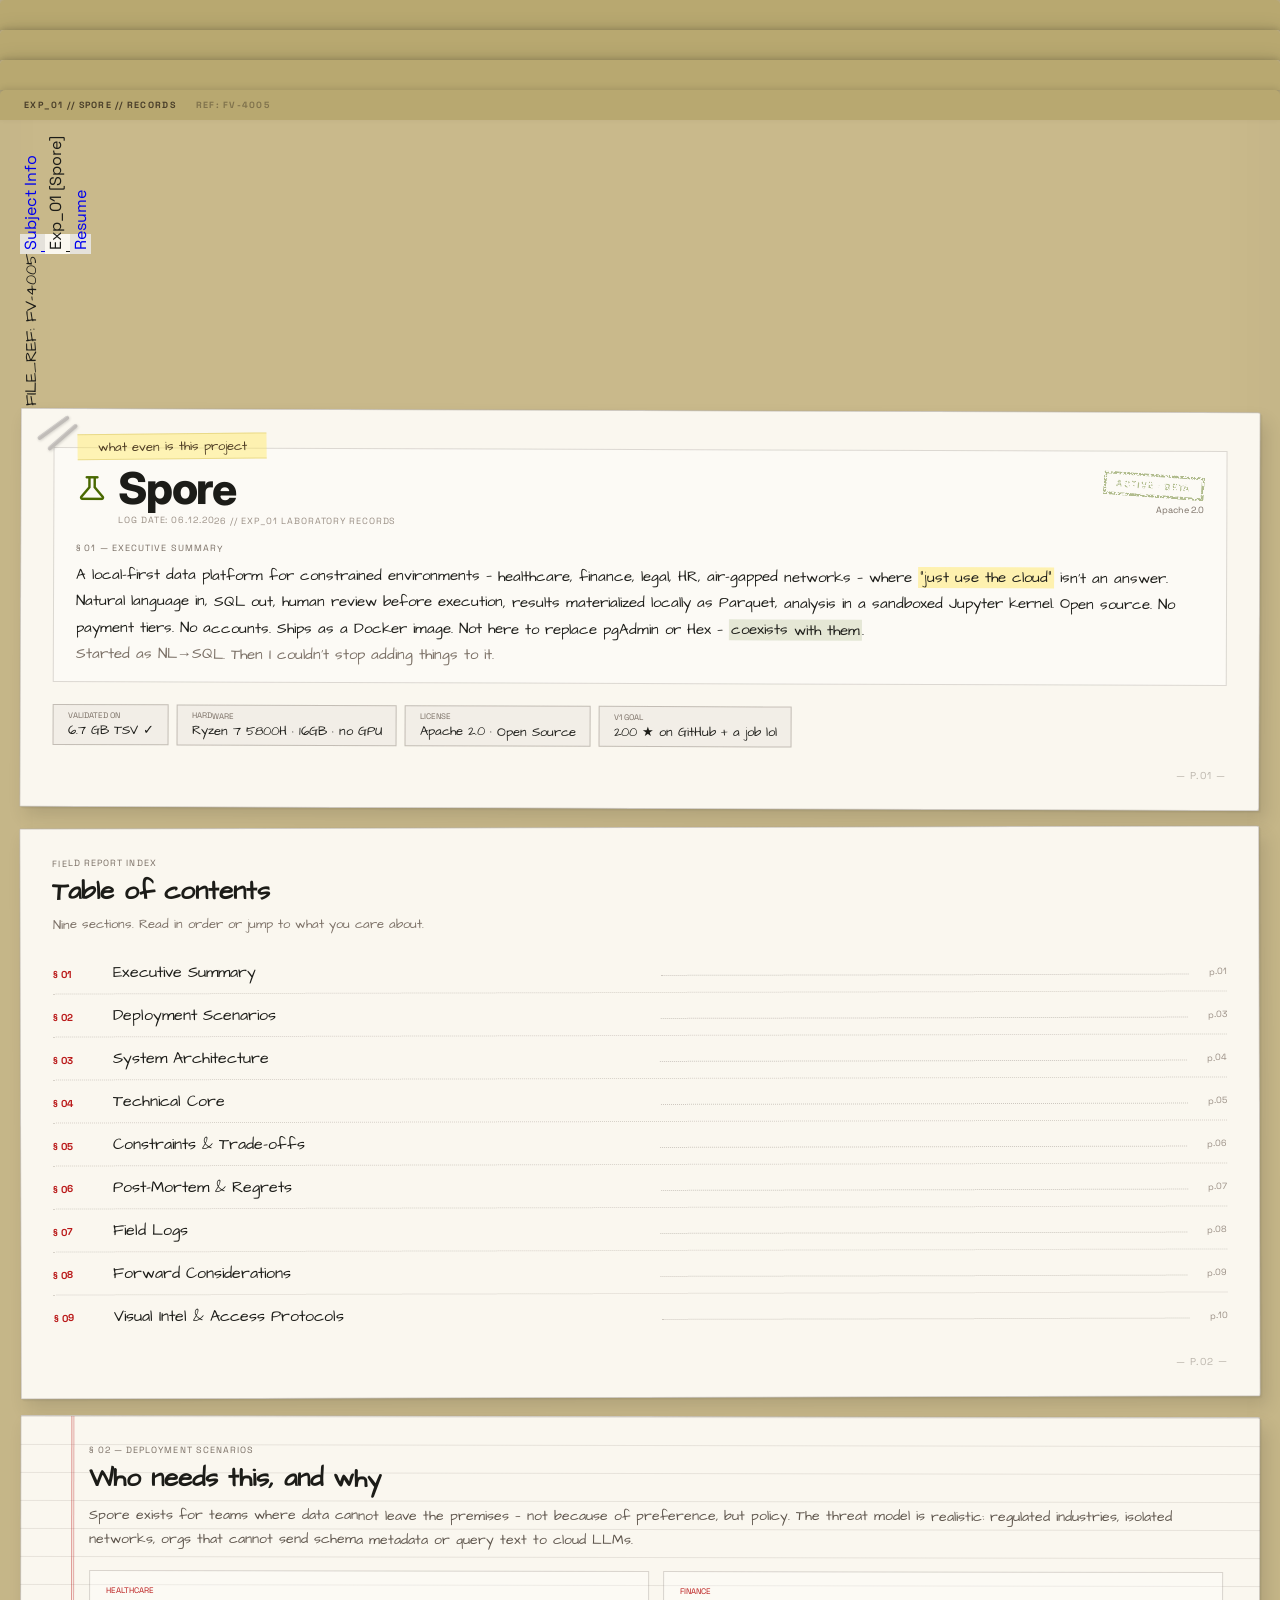
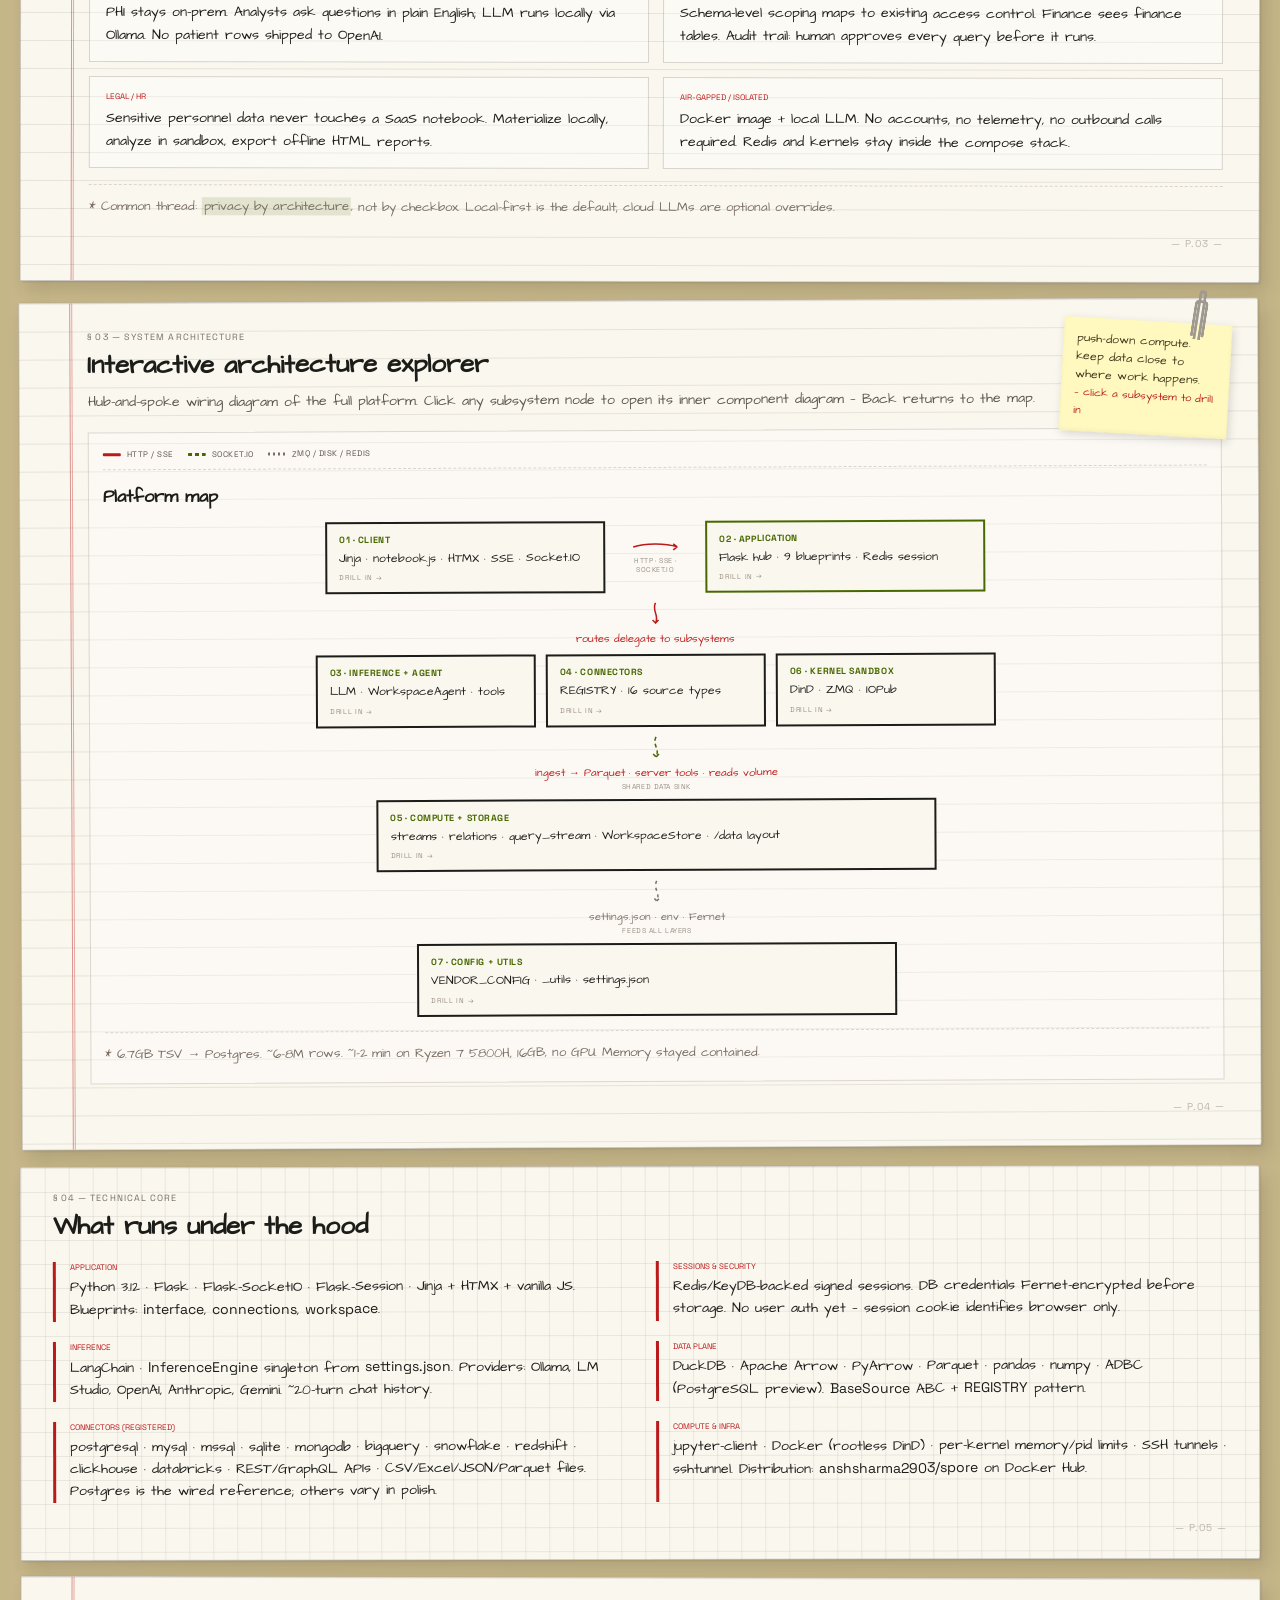
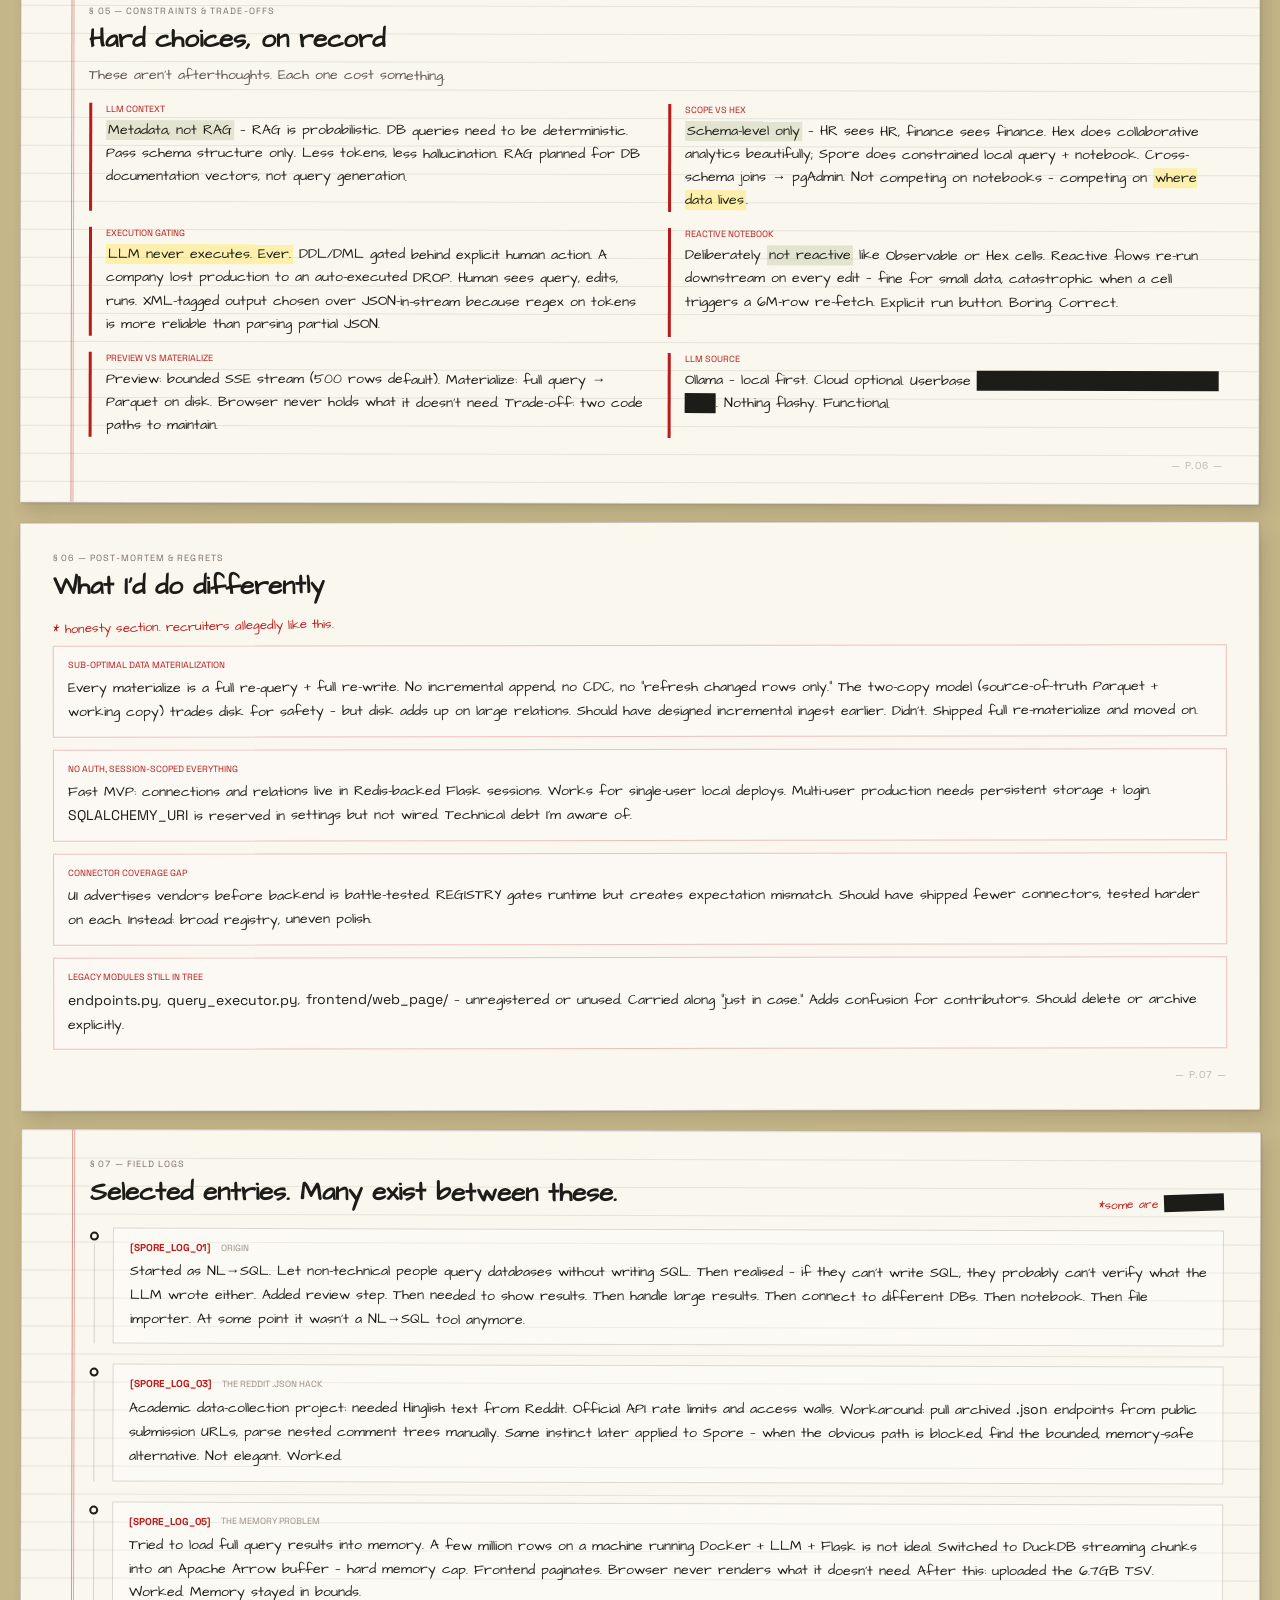
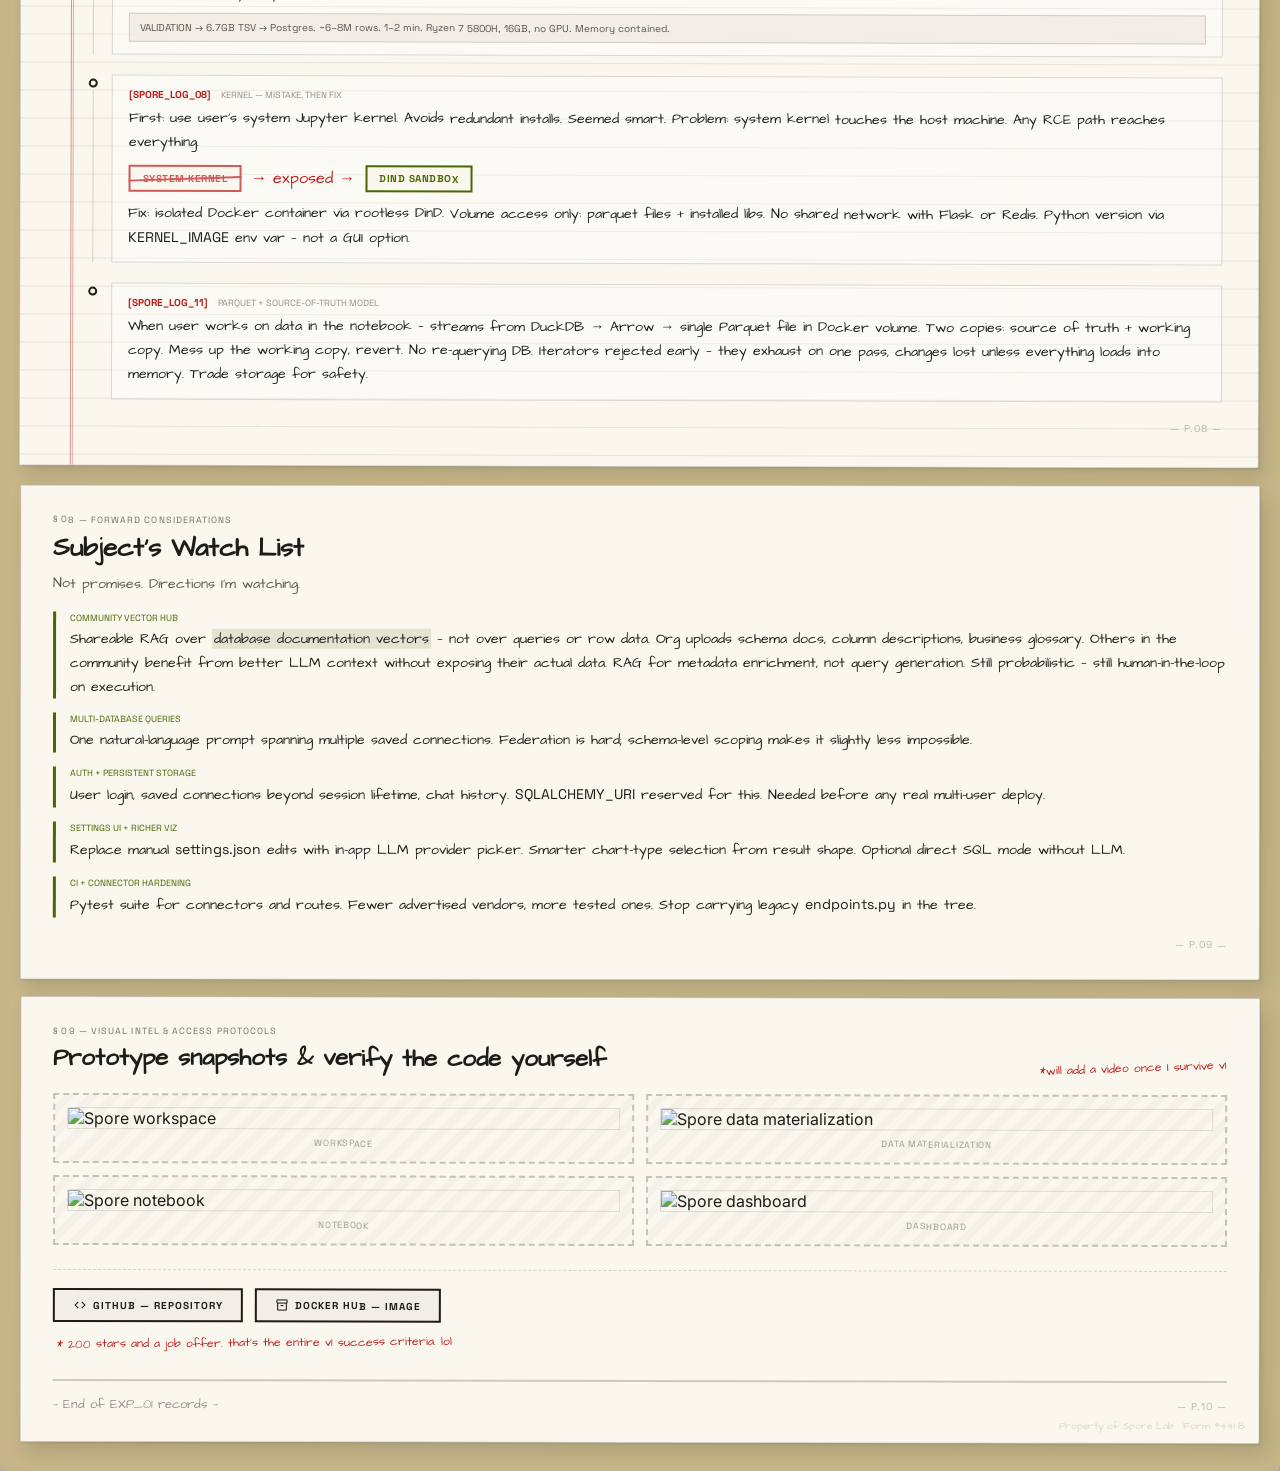
==== src/Exp_01_Spore.html @ 18adda61 "Portfolio update" ====
<!DOCTYPE html>
<html lang="en">

<head>
    <meta charset="utf-8" />
    <meta content="width=device-width, initial-scale=1.0" name="viewport" />
    <title>EXP_01 — Spore // Laboratory Records</title>
    <script src="https://cdn.tailwindcss.com?plugins=forms,container-queries"></script>
    <link
        href="https://fonts.googleapis.com/css2?family=Architects+Daughter&family=Inter:wght@400;500;600;700;800&family=Space+Grotesk:wght@400;500;600;700&display=swap"
        rel="stylesheet" />
    <link href="https://fonts.googleapis.com/css2?family=Material+Symbols+Outlined:wght,FILL@100..700,0..1&display=swap"
        rel="stylesheet" />
    <style>
        :root {
            --cream: #faf7ef;
            --cream-dark: #f0ece0;
            --ink: #1c1c18;
            --red: #ba1a1a;
            --green: #496800;
            --rule: rgba(74, 63, 53, 0.11);
            --grid: rgba(74, 63, 53, 0.09);
        }

        * {
            box-sizing: border-box;
            margin: 0;
            padding: 0;
        }

        body {
            font-family: 'Inter', sans-serif;
            background-color: #ccc7b2;
            background-size: 4px 4px;
            background-image: linear-gradient(90deg, transparent, transparent 3px, rgba(0, 0, 0, .07) 4px),
                linear-gradient(transparent, transparent 3px, rgba(0, 0, 0, .07) 4px);
            color: var(--ink);
            overflow-x: hidden;
        }

        .folder-back {
            background: #c9b98b;
            background-image: url('https://www.transparenttextures.com/patterns/paper-fibers.png');
            border-radius: 2px 2px 6px 6px;
            box-shadow:
                0 6px 24px rgba(0, 0, 0, 0.22),
                0 2px 6px rgba(0, 0, 0, 0.12),
                inset 0 0 80px rgba(0, 0, 0, 0.04);
        }

        .folder-tab {
            height: 30px;
            background: #b8a870;
            border-radius: 5px 5px 0 0;
            display: flex;
            align-items: center;
            gap: 20px;
            padding: 0 24px;
            box-shadow: 0 -2px 6px rgba(0, 0, 0, 0.1);
        }

        .folder-tab-label {
            font-family: 'Space Grotesk', monospace;
            font-size: 9px;
            font-weight: 700;
            text-transform: uppercase;
            letter-spacing: 0.14em;
            color: #4a3f2a;
        }

        .folder-inner {
            padding: 16px 20px 28px;
        }

        .page {
            position: relative;
            border-radius: 1px 3px 2px 4px / 3px 2px 4px 1px;
            border: 1px solid rgba(93, 84, 75, 0.3);
            box-shadow:
                1px 1px 0 rgba(0, 0, 0, 0.03),
                2px 2px 0 rgba(0, 0, 0, 0.03),
                6px 10px 18px rgba(0, 0, 0, 0.12);
            scroll-margin-top: 24px;
        }

        .ruled-page {
            background-color: var(--cream);
            background-image: linear-gradient(var(--rule) 1px, transparent 1px);
            background-size: 100% 28px;
            padding: 28px 36px 32px 68px;
        }

        .ruled-page::before {
            content: '';
            position: absolute;
            left: 50px;
            top: 0;
            bottom: 0;
            width: 1px;
            background: var(--red);
            opacity: 0.45;
        }

        .ruled-page::after {
            content: '';
            position: absolute;
            left: 52px;
            top: 0;
            bottom: 0;
            width: 1px;
            background: var(--red);
            opacity: 0.35;
        }

        .grid-page {
            background-color: var(--cream);
            background-image:
                linear-gradient(var(--grid) 1px, transparent 1px),
                linear-gradient(90deg, var(--grid) 1px, transparent 1px);
            background-size: 24px 24px;
            padding: 24px 32px;
        }

        .plain-page {
            background: var(--cream);
            background-image: url('https://www.transparenttextures.com/patterns/paper-fibers.png');
            background-blend-mode: multiply;
            padding: 28px 32px;
        }

        .staple {
            width: 38px;
            height: 4px;
            background: #c0bcb8;
            border-radius: 4px;
            box-shadow: 0 1px 3px rgba(0, 0, 0, 0.18), inset 0 1px 0 rgba(255, 255, 255, 0.25);
        }

        .clip {
            width: 8px;
            height: 50px;
            border: 3px solid #a0998f;
            border-radius: 5px 5px 0 0;
            border-bottom: none;
            position: relative;
        }

        .clip::after {
            content: '';
            position: absolute;
            top: 7px;
            left: -6px;
            width: 8px;
            height: 34px;
            border: 3px solid #a0998f;
            border-radius: 5px 5px 0 0;
            border-bottom: none;
        }

        .tape {
            display: inline-block;
            background: rgba(255, 230, 90, 0.42);
            border-top: 1px solid rgba(200, 180, 70, 0.38);
            border-bottom: 1px solid rgba(200, 180, 70, 0.38);
            padding: 3px 20px;
            font-family: 'Architects Daughter', cursive;
            font-size: 13px;
            color: #4a3820;
        }

        .sticky {
            background: #fff9c0;
            box-shadow: 2px 3px 10px rgba(0, 0, 0, 0.14), inset 0 -2px 4px rgba(0, 0, 0, 0.04);
            padding: 12px 14px;
            font-family: 'Architects Daughter', cursive;
            font-size: 13px;
            line-height: 1.55;
            color: #3a3318;
        }

        .stamp {
            display: inline-block;
            border: 3px solid currentColor;
            padding: 3px 10px;
            font-family: 'Space Grotesk', monospace;
            font-size: 9px;
            font-weight: 800;
            text-transform: uppercase;
            letter-spacing: 0.15em;
            opacity: 0.85;
            mask-image: url("data:image/svg+xml,%3Csvg width='200' height='200' xmlns='http://www.w3.org/2000/svg'%3E%3Cfilter id='n'%3E%3CfeTurbulence type='fractalNoise' baseFrequency='0.8' numOctaves='4' stitchTiles='stitch'/%3E%3CfeColorMatrix type='matrix' values='1 0 0 0 0,0 1 0 0 0,0 0 1 0 0,0 0 0 20 -9'/%3E%3C/filter%3E%3Crect width='100%25' height='100%25' filter='url(%23n)' opacity='0.5'/%3E%3C/svg%3E");
        }

        .rx {
            background: var(--ink);
            color: transparent;
            padding: 0 4px;
            user-select: none;
            cursor: help;
        }

        .hy {
            background: rgba(255, 228, 70, 0.4);
            padding: 0 2px;
        }

        .hg {
            background: rgba(73, 104, 0, 0.13);
            padding: 0 2px;
        }

        .logline {
            border-left: 3px solid var(--red);
            padding-left: 14px;
        }

        .dn {
            display: inline-block;
            border: 2px solid var(--ink);
            padding: 5px 12px;
            font-family: 'Space Grotesk', monospace;
            font-size: 10px;
            font-weight: 700;
            text-transform: uppercase;
            letter-spacing: 0.05em;
            background: var(--cream);
        }

        .dn.x {
            border-color: var(--red);
            color: var(--red);
            position: relative;
            opacity: 0.7;
        }

        .dn.x::after {
            content: '';
            position: absolute;
            top: 50%;
            left: -2px;
            right: -2px;
            height: 2px;
            background: var(--red);
            transform: rotate(-2deg);
        }

        .dn.ok {
            border-color: var(--green);
            color: var(--green);
        }

        .mono {
            font-family: 'Space Grotesk', monospace;
        }

        .hw {
            font-family: 'Architects Daughter', cursive;
        }

        .pnum {
            font-family: 'Space Grotesk', monospace;
            font-size: 10px;
            color: rgba(74, 63, 53, 0.35);
            text-transform: uppercase;
            letter-spacing: 0.1em;
            text-align: right;
            margin-top: 20px;
        }

        .proto {
            border: 2px dashed rgba(74, 63, 53, 0.28);
            padding: 12px;
            display: flex;
            flex-direction: column;
            align-items: center;
            justify-content: center;
            gap: 8px;
            background: repeating-linear-gradient(-45deg, transparent, transparent 8px,
                    rgba(74, 63, 53, 0.03) 8px, rgba(74, 63, 53, 0.03) 16px);
            overflow: hidden;
        }

        .proto img {
            width: 100%;
            height: auto;
            display: block;
            border: 1px solid rgba(74, 63, 53, 0.15);
        }

        .anode {
            border: 2px solid var(--ink);
            padding: 8px 14px;
            font-family: 'Space Grotesk', monospace;
            font-size: 10px;
            font-weight: 600;
            text-transform: uppercase;
            letter-spacing: 0.04em;
            background: var(--cream);
            text-align: center;
            min-width: 130px;
        }

        .anode.green {
            border-color: var(--green);
            color: var(--green);
        }

        .arch-detail {
            border: 1px dashed rgba(74, 63, 53, 0.28);
            padding: 14px 16px;
            background: rgba(255, 249, 192, 0.45);
        }

        .toc-list {
            display: flex;
            flex-direction: column;
            gap: 0;
        }

        .toc-item {
            display: flex;
            align-items: baseline;
            gap: 12px;
            padding: 10px 0;
            border-bottom: 1px dotted rgba(74, 63, 53, 0.2);
            text-decoration: none;
            color: var(--ink);
            transition: background 0.15s;
        }

        .toc-item:hover {
            background: rgba(73, 104, 0, 0.06);
        }

        .toc-item:last-child {
            border-bottom: none;
        }

        .toc-num {
            font-family: 'Space Grotesk', monospace;
            font-size: 10px;
            font-weight: 700;
            color: var(--red);
            min-width: 48px;
            flex-shrink: 0;
        }

        .toc-title {
            font-family: 'Architects Daughter', cursive;
            font-size: 16px;
            flex: 1;
        }

        .toc-dots {
            flex: 1;
            border-bottom: 1px dotted rgba(74, 63, 53, 0.25);
            margin: 0 8px 4px;
            min-width: 24px;
        }

        .toc-page {
            font-family: 'Space Grotesk', monospace;
            font-size: 9px;
            color: #9a8f85;
            flex-shrink: 0;
        }

        .scenario-card {
            border: 1px solid rgba(74, 63, 53, 0.2);
            padding: 14px 16px;
            background: rgba(255, 255, 255, 0.3);
        }

        .regret-item {
            border: 1px solid rgba(186, 26, 26, 0.25);
            padding: 12px 14px;
            background: rgba(255, 255, 255, 0.28);
            margin-bottom: 12px;
        }

        .watch-item {
            border-left: 3px solid var(--green);
            padding-left: 14px;
            margin-bottom: 14px;
        }

        .arch-explorer {
            border: 1px solid rgba(74, 63, 53, 0.18);
            padding: 16px 14px 20px;
            background: rgba(255, 255, 255, 0.28);
        }

        .arch-explorer-toolbar {
            margin-bottom: 14px;
            padding-bottom: 10px;
            border-bottom: 1px dashed rgba(74, 63, 53, 0.2);
        }

        .arch-legend {
            display: flex;
            flex-wrap: wrap;
            gap: 10px 14px;
        }

        .arch-legend-item {
            display: flex;
            align-items: center;
            gap: 6px;
            font-family: 'Space Grotesk', monospace;
            font-size: 8px;
            text-transform: uppercase;
            letter-spacing: 0.06em;
            color: #5d544b;
        }

        .arch-legend-swatch {
            width: 18px;
            height: 3px;
            border-radius: 1px;
            flex-shrink: 0;
        }

        .arch-legend-swatch.solid { background: var(--red); }
        .arch-legend-swatch.dashed { background: repeating-linear-gradient(90deg, var(--green) 0 4px, transparent 4px 7px); }
        .arch-legend-swatch.dotted { background: repeating-linear-gradient(90deg, #7a6f65 0 2px, transparent 2px 5px); }

        .arch-view {
            display: none;
        }

        .arch-view.active {
            display: block;
        }

        .arch-viewbar {
            display: flex;
            flex-wrap: wrap;
            align-items: center;
            gap: 10px 16px;
            margin-bottom: 12px;
            padding-bottom: 8px;
            border-bottom: 1px dotted rgba(74, 63, 53, 0.2);
        }

        .arch-back {
            font-family: 'Space Grotesk', monospace;
            font-size: 9px;
            font-weight: 700;
            text-transform: uppercase;
            letter-spacing: 0.06em;
            color: var(--red);
            background: transparent;
            border: 1px dashed rgba(186, 26, 26, 0.45);
            padding: 5px 12px;
            cursor: pointer;
        }

        .arch-back:hover {
            background: rgba(186, 26, 26, 0.06);
        }

        .arch-back:focus-visible {
            outline: 2px dashed var(--red);
            outline-offset: 2px;
        }

        .arch-breadcrumb {
            font-family: 'Architects Daughter', cursive;
            font-size: 13px;
            color: #5d544b;
        }

        .arch-breadcrumb .mono {
            color: var(--green);
        }

        .arch-view-title {
            font-size: 18px;
            color: var(--ink);
            margin-bottom: 14px;
        }

        .arch-view-title:focus {
            outline: none;
        }

        .arch-view-title:focus-visible {
            outline: 2px dashed var(--green);
            outline-offset: 3px;
        }

        .arch-stage {
            display: flex;
            flex-direction: column;
            align-items: stretch;
            gap: 0;
        }

        .arch-rank {
            display: flex;
            flex-wrap: wrap;
            align-items: stretch;
            justify-content: center;
            gap: 10px;
        }

        .arch-rank-pair .arch-node { flex: 1 1 140px; max-width: 280px; }
        .arch-rank-triple .arch-node { flex: 1 1 120px; max-width: 220px; }
        .arch-rank-single { justify-content: center; }
        .arch-rank-single .arch-node { flex: 1 1 200px; max-width: 480px; }
        .arch-rank-single .arch-node.wide { max-width: 560px; }

        .arch-rank-chain {
            flex-wrap: wrap;
            align-items: center;
            gap: 6px 4px;
        }

        .arch-rank-chain .arch-node {
            flex: 1 1 100px;
            max-width: 180px;
        }

        .arch-node {
            display: flex;
            flex-direction: column;
            gap: 4px;
            border: 2px solid var(--ink);
            padding: 10px 12px;
            background: var(--cream);
            text-align: left;
            min-width: 0;
        }

        .arch-node.static {
            background: rgba(250, 247, 239, 0.85);
        }

        .arch-node.hub {
            border-color: var(--green);
        }

        .arch-node.policy {
            border-color: var(--red);
            border-style: dashed;
            background: rgba(255, 249, 192, 0.45);
        }

        .arch-node-title {
            font-family: 'Space Grotesk', monospace;
            font-size: 9px;
            font-weight: 700;
            text-transform: uppercase;
            letter-spacing: 0.06em;
            color: var(--green);
        }

        .arch-node.policy .arch-node-title {
            color: var(--red);
        }

        .arch-node-body {
            font-family: 'Architects Daughter', cursive;
            font-size: 12px;
            line-height: 1.45;
            color: var(--ink);
        }

        .arch-node-hint {
            font-family: 'Space Grotesk', monospace;
            font-size: 7px;
            text-transform: uppercase;
            letter-spacing: 0.1em;
            color: #9a8f85;
            margin-top: 2px;
        }

        .arch-node.clickable {
            cursor: pointer;
            transition: transform 0.12s, box-shadow 0.12s, background 0.12s;
            width: 100%;
        }

        .arch-node.clickable:hover {
            transform: translateY(-2px);
            box-shadow: 3px 4px 0 rgba(0, 0, 0, 0.08);
            background: rgba(255, 255, 255, 0.9);
        }

        .arch-node.clickable:focus-visible {
            outline: 2px dashed var(--red);
            outline-offset: 2px;
        }

        .arch-flow {
            display: flex;
            flex-direction: column;
            align-items: center;
            padding: 8px 0;
            gap: 2px;
        }

        .arch-flow-label {
            font-family: 'Architects Daughter', cursive;
            font-size: 11px;
            color: var(--red);
            text-align: center;
            max-width: 420px;
        }

        .arch-flow-sub {
            font-family: 'Space Grotesk', monospace;
            font-size: 7px;
            text-transform: uppercase;
            letter-spacing: 0.08em;
            color: #9a8f85;
        }

        .arch-flow.dotted .arch-flow-label {
            color: #7a6f65;
        }

        .arch-flow-h {
            display: flex;
            flex-direction: column;
            align-items: center;
            justify-content: center;
            gap: 2px;
            flex-shrink: 0;
            padding: 0 4px;
        }

        .arch-flow-h-label {
            font-family: 'Space Grotesk', monospace;
            font-size: 7px;
            text-transform: uppercase;
            letter-spacing: 0.06em;
            color: #9a8f85;
            text-align: center;
            max-width: 72px;
        }

        .arch-footnote {
            font-size: 13px;
            color: #7a6f65;
            margin-top: 14px;
            padding-top: 12px;
            border-top: 1px dashed rgba(74, 63, 53, 0.18);
        }

        @media (max-width: 640px) {
            .arch-rank-pair,
            .arch-rank-triple,
            .arch-rank-chain {
                flex-direction: column;
                align-items: stretch;
            }

            .arch-rank-pair .arch-node,
            .arch-rank-triple .arch-node,
            .arch-rank-single .arch-node,
            .arch-rank-chain .arch-node {
                max-width: none;
            }

            .arch-flow-h {
                transform: rotate(90deg);
                padding: 8px 0;
            }

            .arch-node-body { font-size: 11px; }
            .arch-view-title { font-size: 16px; }
        }
    </style>
</head>

<body class="min-h-screen p-8 md:p-14 flex justify-center items-start">
    <div class="folder-back relative w-full max-w-[1100px]">
        <div class="absolute inset-0 folder-back shadow-md rotate-[-0.2deg] translate-y-2 rounded-sm border border-black/5 -z-10">
            <div class="folder-tab"></div>
        </div>
        <div class="absolute inset-0 folder-back shadow-md rotate-[0.3deg] translate-y-2 rounded-sm border border-black/5 -z-10">
            <div class="folder-tab"></div>
        </div>
        <div class="absolute inset-0 folder-back shadow-md rotate-[-0.2deg] translate-y-2 rounded-sm border border-black/5 -z-10">
            <div class="folder-tab"></div>
        </div>

        <div class="folder-tab">
            <span class="folder-tab-label">EXP_01 // Spore // Records</span>
            <span class="folder-tab-label" style="opacity:0.5;">Ref: FV-4005</span>
        </div>

        <div class="folder-inner">
            <nav class="absolute right-0 top-24 md:top-32 flex flex-col items-end space-y-3 z-40">
                <a class="flex flex-col items-center py-4 px-2 md:py-6 md:px-3 border-2 border-r-0 rounded-l-lg shadow-[-2px_2px_0_0_#1c1c18] relative z-0 text-[#4d453f] hover:text-[#1c1c18] translate-x-1 transition-transform"
                    style="background:#e5e2db; border-color:#1c1c18;" href="index.html" title="Subject Info">
                    <span class="mono text-xs md:text-sm font-bold uppercase tracking-widest"
                        style="writing-mode: vertical-rl; transform: rotate(180deg);">Subject Info</span>
                </a>
                <a class="flex flex-col items-center py-4 px-2 md:py-6 md:px-3 border-2 border-r-0 rounded-l-lg shadow-[-2px_2px_0_0_#1c1c18] relative z-10 translate-x-0"
                    style="background:var(--cream); border-color:#1c1c18; color:#1c1c18;" href="Exp_01_Spore.html"
                    title="Experiments">
                    <span class="mono text-xs md:text-sm font-bold uppercase tracking-widest"
                        style="writing-mode: vertical-rl; transform: rotate(180deg);">Exp_01 [Spore]</span>
                </a>
                <a class="flex flex-col items-center py-4 px-2 md:py-6 md:px-3 border-2 border-r-0 rounded-l-lg shadow-[-2px_2px_0_0_#1c1c18] relative z-0 text-[#4d453f] hover:text-[#1c1c18] translate-x-1 transition-transform"
                    style="background:#e5e2db; border-color:#1c1c18;" href="pdf/Ansh Sharma Resume 6.pdf" title="Resume"
                    target="_blank">
                    <span class="mono text-xs md:text-sm font-bold uppercase tracking-widest"
                        style="writing-mode: vertical-rl; transform: rotate(180deg);">Resume</span>
                </a>
                <div class="hidden md:flex mb-6 mr-3">
                    <span class="hw text-sm opacity-70" style="writing-mode: vertical-rl; transform: rotate(180deg);">FILE_REF: FV-4005</span>
                </div>
            </nav>

            <div style="display: flex; flex-direction: column; gap: 18px;">

                <!-- p.01 — § 01 Executive Summary -->
                <div id="sec-01" style="position: relative;">
                    <div style="position: absolute; top: 14px; left: 18px; transform: rotate(-36deg); z-index: 10;">
                        <div class="staple"></div>
                        <div class="staple" style="margin-top: 9px; margin-left: 2px; transform: rotate(-5deg);"></div>
                    </div>
                    <div class="page plain-page" style="transform: rotate(0.2deg);">
                        <div style="position: relative; margin-bottom: 22px;">
                            <div class="tape" style="position: absolute; top: -14px; left: 24px; transform: rotate(-0.8deg); z-index: 2;">
                                what even is this project</div>
                            <div style="border: 1px solid rgba(74,63,53,0.18); padding: 18px 22px 14px; background: rgba(255,255,255,0.35); margin-top: 10px;">
                                <div style="display: flex; align-items: flex-start; justify-content: space-between; gap: 16px; flex-wrap: wrap; margin-bottom: 16px;">
                                    <div>
                                        <div style="display: flex; align-items: center; gap: 10px; margin-bottom: 4px;">
                                            <span class="material-symbols-outlined" style="color: var(--green); font-size: 2rem;">science</span>
                                            <h1 style="font-size: 44px; font-weight: 800; letter-spacing: -0.03em; line-height: 1; color: var(--ink);">Spore</h1>
                                        </div>
                                        <p id="log-date" class="mono" style="font-size: 9px; color: #9a8f85; text-transform: uppercase; letter-spacing: 0.1em; margin-left: 42px;">
                                            Log Date: --.--.---- // EXP_01</p>
                                    </div>
                                    <div style="display: flex; flex-direction: column; align-items: flex-end; gap: 6px; padding-top: 4px;">
                                        <span class="stamp" style="color: var(--green); transform: rotate(4deg);">Active · Beta</span>
                                        <span class="mono" style="font-size: 9px; color: #7a6f65;">Apache 2.0</span>
                                    </div>
                                </div>
                                <p class="mono" style="font-size: 9px; text-transform: uppercase; letter-spacing: 0.12em; color: #7a6f65; margin-bottom: 8px;">§ 01 — Executive Summary</p>
                                <p class="hw" style="font-size: 15px; line-height: 1.75; color: var(--ink);">
                                    A local-first data platform for constrained environments — healthcare, finance, legal, HR, air-gapped networks —
                                    where <span class="hy">"just use the cloud"</span> isn't an answer. Natural language in, SQL out, human review before execution,
                                    results materialized locally as Parquet, analysis in a sandboxed Jupyter kernel.
                                    Open source. No payment tiers. No accounts. Ships as a Docker image.
                                    Not here to replace pgAdmin or Hex — <span class="hg">coexists with them</span>.
                                    <br /><span style="color: #7a6f65;">Started as NL→SQL. Then I couldn't stop adding things to it.</span>
                                </p>
                            </div>
                        </div>
                        <div style="display: flex; flex-wrap: wrap; gap: 8px; margin-bottom: 8px;">
                            <div style="border: 1px solid rgba(74,63,53,0.28); padding: 5px 14px; background: rgba(240,236,228,0.7);">
                                <p class="mono" style="font-size: 8px; text-transform: uppercase; color: #7a6f65; margin-bottom: 1px;">Validated on</p>
                                <p class="hw" style="font-size: 13px;">6.7 GB TSV ✓</p>
                            </div>
                            <div style="border: 1px solid rgba(74,63,53,0.28); padding: 5px 14px; background: rgba(240,236,228,0.7);">
                                <p class="mono" style="font-size: 8px; text-transform: uppercase; color: #7a6f65; margin-bottom: 1px;">Hardware</p>
                                <p class="hw" style="font-size: 13px;">Ryzen 7 5800H · 16GB · no GPU</p>
                            </div>
                            <div style="border: 1px solid rgba(74,63,53,0.28); padding: 5px 14px; background: rgba(240,236,228,0.7);">
                                <p class="mono" style="font-size: 8px; text-transform: uppercase; color: #7a6f65; margin-bottom: 1px;">License</p>
                                <p class="hw" style="font-size: 13px;">Apache 2.0 · Open Source</p>
                            </div>
                            <div style="border: 1px solid rgba(74,63,53,0.28); padding: 5px 14px; background: rgba(240,236,228,0.7);">
                                <p class="mono" style="font-size: 8px; text-transform: uppercase; color: #7a6f65; margin-bottom: 1px;">v1 Goal</p>
                                <p class="hw" style="font-size: 13px;">200 ★ on GitHub + a job lol</p>
                            </div>
                        </div>
                        <div class="pnum">— p.01 —</div>
                    </div>
                </div>

                <!-- p.02 — Index -->
                <div style="position: relative;">
                    <div class="page plain-page" style="transform: rotate(-0.15deg);">
                        <div style="margin-bottom: 18px;">
                            <p class="mono" style="font-size: 9px; text-transform: uppercase; letter-spacing: 0.12em; color: #7a6f65; margin-bottom: 4px;">Field Report Index</p>
                            <h2 class="hw" style="font-size: 26px; color: var(--ink);">Table of contents</h2>
                            <p class="hw" style="font-size: 13px; color: #7a6f65; margin-top: 6px;">Nine sections. Read in order or jump to what you care about.</p>
                        </div>
                        <nav class="toc-list" aria-label="Table of contents">
                            <a class="toc-item" href="#sec-01"><span class="toc-num">§ 01</span><span class="toc-title">Executive Summary</span><span class="toc-dots"></span><span class="toc-page">p.01</span></a>
                            <a class="toc-item" href="#sec-02"><span class="toc-num">§ 02</span><span class="toc-title">Deployment Scenarios</span><span class="toc-dots"></span><span class="toc-page">p.03</span></a>
                            <a class="toc-item" href="#sec-03"><span class="toc-num">§ 03</span><span class="toc-title">System Architecture</span><span class="toc-dots"></span><span class="toc-page">p.04</span></a>
                            <a class="toc-item" href="#sec-04"><span class="toc-num">§ 04</span><span class="toc-title">Technical Core</span><span class="toc-dots"></span><span class="toc-page">p.05</span></a>
                            <a class="toc-item" href="#sec-05"><span class="toc-num">§ 05</span><span class="toc-title">Constraints &amp; Trade-offs</span><span class="toc-dots"></span><span class="toc-page">p.06</span></a>
                            <a class="toc-item" href="#sec-06"><span class="toc-num">§ 06</span><span class="toc-title">Post-Mortem &amp; Regrets</span><span class="toc-dots"></span><span class="toc-page">p.07</span></a>
                            <a class="toc-item" href="#sec-07"><span class="toc-num">§ 07</span><span class="toc-title">Field Logs</span><span class="toc-dots"></span><span class="toc-page">p.08</span></a>
                            <a class="toc-item" href="#sec-08"><span class="toc-num">§ 08</span><span class="toc-title">Forward Considerations</span><span class="toc-dots"></span><span class="toc-page">p.09</span></a>
                            <a class="toc-item" href="#sec-09"><span class="toc-num">§ 09</span><span class="toc-title">Visual Intel &amp; Access Protocols</span><span class="toc-dots"></span><span class="toc-page">p.10</span></a>
                        </nav>
                        <div class="pnum">— p.02 —</div>
                    </div>
                </div>

                <!-- p.03 — § 02 Deployment Scenarios -->
                <div id="sec-02" style="position: relative;">
                    <div class="page ruled-page" style="transform: rotate(0.1deg);">
                        <div style="margin-bottom: 18px;">
                            <p class="mono" style="font-size: 9px; text-transform: uppercase; letter-spacing: 0.12em; color: #7a6f65; margin-bottom: 4px;">§ 02 — Deployment Scenarios</p>
                            <h2 class="hw" style="font-size: 26px; color: var(--ink);">Who needs this, and why</h2>
                            <p class="hw" style="font-size: 14px; color: #5d544b; margin-top: 8px; line-height: 1.7;">
                                Spore exists for teams where data cannot leave the premises — not because of preference, but policy.
                                The threat model is realistic: regulated industries, isolated networks, orgs that cannot send schema metadata or query text to cloud LLMs.
                            </p>
                        </div>
                        <div style="display: grid; grid-template-columns: 1fr 1fr; gap: 14px;">
                            <div class="scenario-card">
                                <p class="mono" style="font-size: 8px; text-transform: uppercase; color: var(--red); margin-bottom: 6px;">Healthcare</p>
                                <p class="hw" style="font-size: 14px; line-height: 1.65;">PHI stays on-prem. Analysts ask questions in plain English; LLM runs locally via Ollama. No patient rows shipped to OpenAI.</p>
                            </div>
                            <div class="scenario-card">
                                <p class="mono" style="font-size: 8px; text-transform: uppercase; color: var(--red); margin-bottom: 6px;">Finance</p>
                                <p class="hw" style="font-size: 14px; line-height: 1.65;">Schema-level scoping maps to existing access control. Finance sees finance tables. Audit trail: human approves every query before it runs.</p>
                            </div>
                            <div class="scenario-card">
                                <p class="mono" style="font-size: 8px; text-transform: uppercase; color: var(--red); margin-bottom: 6px;">Legal / HR</p>
                                <p class="hw" style="font-size: 14px; line-height: 1.65;">Sensitive personnel data never touches a SaaS notebook. Materialize locally, analyze in sandbox, export offline HTML reports.</p>
                            </div>
                            <div class="scenario-card">
                                <p class="mono" style="font-size: 8px; text-transform: uppercase; color: var(--red); margin-bottom: 6px;">Air-gapped / Isolated</p>
                                <p class="hw" style="font-size: 14px; line-height: 1.65;">Docker image + local LLM. No accounts, no telemetry, no outbound calls required. Redis and kernels stay inside the compose stack.</p>
                            </div>
                        </div>
                        <p class="hw" style="font-size: 13px; color: #7a6f65; margin-top: 16px; padding-top: 12px; border-top: 1px dashed rgba(74,63,53,0.18);">
                            * Common thread: <span class="hg">privacy by architecture</span>, not by checkbox. Local-first is the default; cloud LLMs are optional overrides.
                        </p>
                        <div class="pnum">— p.03 —</div>
                    </div>
                </div>

                <!-- p.04 — § 03 System Architecture -->
                <div id="sec-03" style="position: relative;">
                    <div style="position: absolute; top: -10px; right: 56px; transform: rotate(9deg); z-index: 10;">
                        <div class="clip"></div>
                    </div>
                    <div class="page ruled-page" style="transform: rotate(-0.25deg);">
                        <div class="sticky" style="position: absolute; top: 22px; right: 28px; width: 168px; transform: rotate(3.5deg); z-index: 5; font-size: 12px; line-height: 1.5;">
                            push-down compute.<br />keep data close to<br />where work happens.<br />
                            <span style="color: var(--red); font-size: 11px;">— click a subsystem to drill in</span>
                        </div>
                        <div style="margin-bottom: 18px;">
                            <p class="mono" style="font-size: 9px; text-transform: uppercase; letter-spacing: 0.12em; color: #7a6f65; margin-bottom: 4px;">§ 03 — System Architecture</p>
                            <h2 class="hw" style="font-size: 26px; color: var(--ink);">Interactive architecture explorer</h2>
                            <p class="hw" style="font-size: 14px; color: #5d544b; margin-top: 8px; line-height: 1.65;">
                                Hub-and-spoke wiring diagram of the full platform. Click any subsystem node to open its inner component diagram — Back returns to the map.
                            </p>
                        </div>
                        <div id="arch-explorer" class="arch-explorer">
                            <div class="arch-explorer-toolbar">
                                <div class="arch-legend" aria-label="Transport legend">
                                    <span class="arch-legend-item"><span class="arch-legend-swatch solid"></span> HTTP / SSE</span>
                                    <span class="arch-legend-item"><span class="arch-legend-swatch dashed"></span> Socket.IO</span>
                                    <span class="arch-legend-item"><span class="arch-legend-swatch dotted"></span> ZMQ / disk / Redis</span>
                                </div>
                            </div>

                            <!-- OVERVIEW -->
                            <div id="arch-view-overview" class="arch-view active" role="region" aria-labelledby="arch-overview-title">
                                <h3 id="arch-overview-title" class="arch-view-title hw" tabindex="-1">Platform map</h3>
                                <div class="arch-stage">
                                    <div class="arch-rank arch-rank-pair">
                                        <button type="button" class="arch-node clickable" data-view="arch-view-client">
                                            <span class="arch-node-title">01 · Client</span>
                                            <span class="arch-node-body">Jinja · notebook.js · HTMX · SSE · Socket.IO</span>
                                            <span class="arch-node-hint">drill in →</span>
                                        </button>
                                        <div class="arch-flow-h" aria-hidden="true">
                                            <svg width="48" height="14" viewBox="0 0 48 14"><path d="M2 7 C14 3 34 3 46 7 L42 4 M46 7 L42 10" stroke="var(--red)" stroke-width="1.5" fill="none"/></svg>
                                            <span class="arch-flow-h-label">HTTP · SSE · Socket.IO</span>
                                        </div>
                                        <button type="button" class="arch-node clickable hub" data-view="arch-view-app">
                                            <span class="arch-node-title">02 · Application</span>
                                            <span class="arch-node-body">Flask hub · 9 blueprints · Redis session</span>
                                            <span class="arch-node-hint">drill in →</span>
                                        </button>
                                    </div>
                                    <div class="arch-flow"><svg width="24" height="28" viewBox="0 0 24 28" fill="none" aria-hidden="true"><path d="M12 2 C8 10 16 14 12 22 L9 19 M12 22 L15 19" stroke="var(--red)" stroke-width="1.5"/></svg><span class="arch-flow-label">routes delegate to subsystems</span></div>
                                    <div class="arch-rank arch-rank-triple">
                                        <button type="button" class="arch-node clickable" data-view="arch-view-ai">
                                            <span class="arch-node-title">03 · Inference + Agent</span>
                                            <span class="arch-node-body">LLM · WorkspaceAgent · tools</span>
                                            <span class="arch-node-hint">drill in →</span>
                                        </button>
                                        <button type="button" class="arch-node clickable" data-view="arch-view-connectors">
                                            <span class="arch-node-title">04 · Connectors</span>
                                            <span class="arch-node-body">REGISTRY · 16 source types</span>
                                            <span class="arch-node-hint">drill in →</span>
                                        </button>
                                        <button type="button" class="arch-node clickable" data-view="arch-view-kernel">
                                            <span class="arch-node-title">06 · Kernel Sandbox</span>
                                            <span class="arch-node-body">DinD · ZMQ · IOPub</span>
                                            <span class="arch-node-hint">drill in →</span>
                                        </button>
                                    </div>
                                    <div class="arch-flow"><svg width="24" height="28" viewBox="0 0 24 28" fill="none" aria-hidden="true"><path d="M12 2 C8 10 16 14 12 22 L9 19 M12 22 L15 19" stroke="var(--green)" stroke-width="1.5" stroke-dasharray="4 3"/></svg><span class="arch-flow-label">ingest → Parquet · server tools · reads volume</span><span class="arch-flow-sub">shared data sink</span></div>
                                    <div class="arch-rank arch-rank-single">
                                        <button type="button" class="arch-node clickable wide" data-view="arch-view-compute">
                                            <span class="arch-node-title">05 · Compute + Storage</span>
                                            <span class="arch-node-body">streams · relations · query_stream · WorkspaceStore · /data layout</span>
                                            <span class="arch-node-hint">drill in →</span>
                                        </button>
                                    </div>
                                    <div class="arch-flow dotted"><svg width="24" height="28" viewBox="0 0 24 28" fill="none" aria-hidden="true"><path d="M12 2 C8 10 16 14 12 22 L9 19 M12 22 L15 19" stroke="#7a6f65" stroke-width="1.5" stroke-dasharray="3 4"/></svg><span class="arch-flow-label">settings.json · env · Fernet</span><span class="arch-flow-sub">feeds all layers</span></div>
                                    <div class="arch-rank arch-rank-single">
                                        <button type="button" class="arch-node clickable" data-view="arch-view-config">
                                            <span class="arch-node-title">07 · Config + Utils</span>
                                            <span class="arch-node-body">VENDOR_CONFIG · _utils · settings.json</span>
                                            <span class="arch-node-hint">drill in →</span>
                                        </button>
                                    </div>
                                </div>
                            </div>

                            <!-- CLIENT INNER -->
                            <div id="arch-view-client" class="arch-view" role="region" aria-labelledby="arch-client-title" aria-hidden="true" hidden>
                                <div class="arch-viewbar">
                                    <button type="button" class="arch-back" data-view="arch-view-overview">← Back to map</button>
                                    <span class="arch-breadcrumb"><span class="mono">Architecture</span> / Client · Presentation</span>
                                </div>
                                <h3 id="arch-client-title" class="arch-view-title hw" tabindex="-1">Client / Presentation — inner wiring</h3>
                                <div class="arch-stage">
                                    <div class="arch-rank arch-rank-triple">
                                        <div class="arch-node static"><span class="arch-node-title">Jinja Pages</span><span class="arch-node-body">index · chat · connections · settings · dashboard</span></div>
                                        <div class="arch-node static"><span class="arch-node-title">HTMX Partials</span><span class="arch-node-body">partials/form.html · vendor forms</span></div>
                                        <div class="arch-node static"><span class="arch-node-title">SSE Consumers</span><span class="arch-node-body">/chat/ask · /query-preview · /ingest</span></div>
                                    </div>
                                    <div class="arch-flow"><svg width="24" height="28" viewBox="0 0 24 28" fill="none"><path d="M12 2 C8 10 16 14 12 22 L9 19 M12 22 L15 19" stroke="var(--red)" stroke-width="1.5"/></svg><span class="arch-flow-label">parsed by notebook.js</span></div>
                                    <div class="arch-rank arch-rank-pair">
                                        <div class="arch-node static hub"><span class="arch-node-title">notebook.js</span><span class="arch-node-body">XML parser · Monaco · agent panel · kernel UI</span></div>
                                        <div class="arch-flow-h" aria-hidden="true"><svg width="48" height="14" viewBox="0 0 48 14"><path d="M2 7 C14 3 34 3 46 7 L42 4 M46 7 L42 10" stroke="var(--green)" stroke-width="1.5" stroke-dasharray="4 3" fill="none"/></svg><span class="arch-flow-h-label">Socket.IO</span></div>
                                        <div class="arch-node static"><span class="arch-node-title">Socket.IO Client</span><span class="arch-node-body">kernel_* · agent_run · agent_tool_result</span></div>
                                    </div>
                                    <div class="arch-flow"><svg width="24" height="28" viewBox="0 0 24 28" fill="none"><path d="M12 2 C8 10 16 14 12 22 L9 19 M12 22 L15 19" stroke="var(--red)" stroke-width="1.5"/></svg><span class="arch-flow-label">HTTP · SSE · Socket.IO → Application</span></div>
                                </div>
                            </div>

                            <!-- APPLICATION INNER -->
                            <div id="arch-view-app" class="arch-view" role="region" aria-labelledby="arch-app-title" aria-hidden="true" hidden>
                                <div class="arch-viewbar">
                                    <button type="button" class="arch-back" data-view="arch-view-overview">← Back to map</button>
                                    <span class="arch-breadcrumb"><span class="mono">Architecture</span> / Application</span>
                                </div>
                                <h3 id="arch-app-title" class="arch-view-title hw" tabindex="-1">Application — Flask + SocketIO</h3>
                                <div class="arch-stage">
                                    <div class="arch-rank arch-rank-pair">
                                        <div class="arch-node static hub"><span class="arch-node-title">create_app()</span><span class="arch-node-body">extensions · blueprints · sockets</span></div>
                                        <div class="arch-flow-h" aria-hidden="true"><svg width="48" height="14" viewBox="0 0 48 14"><path d="M2 7 C14 3 34 3 46 7 L42 4 M46 7 L42 10" stroke="#7a6f65" stroke-width="1.5" stroke-dasharray="3 4" fill="none"/></svg><span class="arch-flow-h-label">Redis</span></div>
                                        <div class="arch-node static"><span class="arch-node-title">Flask-Session</span><span class="arch-node-body">connections · push_staging · spore_session:</span></div>
                                    </div>
                                    <div class="arch-flow"><svg width="24" height="28" viewBox="0 0 24 28" fill="none"><path d="M12 2 C8 10 16 14 12 22 L9 19 M12 22 L15 19" stroke="var(--red)" stroke-width="1.5"/></svg><span class="arch-flow-label">9 registered blueprints</span></div>
                                    <div class="arch-rank arch-rank-triple">
                                        <div class="arch-node static"><span class="arch-node-title">data</span><span class="arch-node-body">/query-preview · /ingest · /push/*</span></div>
                                        <div class="arch-node static"><span class="arch-node-title">workspace</span><span class="arch-node-body">/chat · workspaces API · relations · dash export</span></div>
                                        <div class="arch-node static"><span class="arch-node-title">connections</span><span class="arch-node-body">/test-connection · /registry</span></div>
                                    </div>
                                    <div class="arch-rank arch-rank-triple">
                                        <div class="arch-node static"><span class="arch-node-title">fs · notebooks</span><span class="arch-node-body">/api/fs/* · .ipynb save/export</span></div>
                                        <div class="arch-node static"><span class="arch-node-title">api_proxy</span><span class="arch-node-body">REST/GraphQL forward</span></div>
                                        <div class="arch-node static"><span class="arch-node-title">settings · dashboard</span><span class="arch-node-body">LLM/kernel lab · /api/widgets/query</span></div>
                                    </div>
                                    <div class="arch-flow"><svg width="24" height="28" viewBox="0 0 24 28" fill="none"><path d="M12 2 C8 10 16 14 12 22 L9 19 M12 22 L15 19" stroke="var(--red)" stroke-width="1.5"/></svg><span class="arch-flow-label">delegates → Inference · Connectors · Compute · Kernel</span></div>
                                </div>
                            </div>

                            <!-- AI INNER -->
                            <div id="arch-view-ai" class="arch-view" role="region" aria-labelledby="arch-ai-title" aria-hidden="true" hidden>
                                <div class="arch-viewbar">
                                    <button type="button" class="arch-back" data-view="arch-view-overview">← Back to map</button>
                                    <span class="arch-breadcrumb"><span class="mono">Architecture</span> / Inference + Agent</span>
                                </div>
                                <h3 id="arch-ai-title" class="arch-view-title hw" tabindex="-1">Inference + Agent</h3>
                                <div class="arch-stage">
                                    <div class="arch-rank arch-rank-pair">
                                        <div class="arch-node static"><span class="arch-node-title">model_manager</span><span class="arch-node-body">get_engine() · reset_engine() singleton</span></div>
                                        <div class="arch-flow-h" aria-hidden="true"><svg width="48" height="14" viewBox="0 0 48 14"><path d="M2 7 C14 3 34 3 46 7 L42 4 M46 7 L42 10" stroke="var(--red)" stroke-width="1.5" fill="none"/></svg></div>
                                        <div class="arch-node static hub"><span class="arch-node-title">InferenceEngine</span><span class="arch-node-body">&lt;query&gt;/&lt;comment&gt; · ollama/openai/anthropic/gemini/lmstudio</span></div>
                                    </div>
                                    <div class="arch-flow"><svg width="24" height="28" viewBox="0 0 24 28" fill="none"><path d="M12 2 C8 10 16 14 12 22 L9 19 M12 22 L15 19" stroke="var(--red)" stroke-width="1.5"/></svg><span class="arch-flow-label">WorkspaceAgent.run()</span></div>
                                    <div class="arch-rank arch-rank-pair">
                                        <div class="arch-node static"><span class="arch-node-title">SERVER_TOOLS</span><span class="arch-node-body">propose_sql · describe_relation · query_relation · render_chart</span></div>
                                        <div class="arch-flow-h" aria-hidden="true"><svg width="48" height="14" viewBox="0 0 48 14"><path d="M2 7 C14 3 34 3 46 7 L42 4 M46 7 L42 10" stroke="var(--green)" stroke-width="1.5" stroke-dasharray="4 3" fill="none"/></svg><span class="arch-flow-h-label">agent_pending</span></div>
                                        <div class="arch-node static"><span class="arch-node-title">CLIENT_TOOLS</span><span class="arch-node-body">run_python · add_notebook_cell · add_dashboard_widget</span></div>
                                    </div>
                                    <div class="arch-rank arch-rank-pair">
                                        <div class="arch-node static policy"><span class="arch-node-title">Policy</span><span class="arch-node-body">LLM never executes. Remote-exec tools blocked for agent.</span></div>
                                        <div class="arch-node static"><span class="arch-node-title">agent_history</span><span class="arch-node-body">per-workspace ChatMessageHistory (max 20)</span></div>
                                    </div>
                                    <div class="arch-flow"><svg width="24" height="28" viewBox="0 0 24 28" fill="none"><path d="M12 2 C8 10 16 14 12 22 L9 19 M12 22 L15 19" stroke="var(--green)" stroke-width="1.5" stroke-dasharray="4 3"/></svg><span class="arch-flow-label">query_relation → query_stream (local data only)</span></div>
                                </div>
                            </div>

                            <!-- CONNECTORS INNER -->
                            <div id="arch-view-connectors" class="arch-view" role="region" aria-labelledby="arch-conn-title" aria-hidden="true" hidden>
                                <div class="arch-viewbar">
                                    <button type="button" class="arch-back" data-view="arch-view-overview">← Back to map</button>
                                    <span class="arch-breadcrumb"><span class="mono">Architecture</span> / Connectors</span>
                                </div>
                                <h3 id="arch-conn-title" class="arch-view-title hw" tabindex="-1">Connectors — REGISTRY</h3>
                                <div class="arch-stage">
                                    <div class="arch-rank arch-rank-chain">
                                        <div class="arch-node static"><span class="arch-node-title">SourceConnector</span><span class="arch-node-body">Fernet decrypt → delegate</span></div>
                                        <div class="arch-flow-h" aria-hidden="true"><svg width="32" height="14" viewBox="0 0 32 14"><path d="M2 7 H30 M26 4 L30 7 L26 10" stroke="var(--red)" stroke-width="1.5" fill="none"/></svg></div>
                                        <div class="arch-node static"><span class="arch-node-title">REGISTRY</span><span class="arch-node-body">16 source_type → class</span></div>
                                        <div class="arch-flow-h" aria-hidden="true"><svg width="32" height="14" viewBox="0 0 32 14"><path d="M2 7 H30 M26 4 L30 7 L26 10" stroke="var(--red)" stroke-width="1.5" fill="none"/></svg></div>
                                        <div class="arch-node static hub"><span class="arch-node-title">BaseSource</span><span class="arch-node-body">SSH/SSL · capabilities · classify_query</span></div>
                                    </div>
                                    <div class="arch-flow"><svg width="24" height="28" viewBox="0 0 24 28" fill="none"><path d="M12 2 C8 10 16 14 12 22 L9 19 M12 22 L15 19" stroke="var(--red)" stroke-width="1.5"/></svg><span class="arch-flow-label">shared engines _duck.py · _dbapi.py</span></div>
                                    <div class="arch-rank arch-rank-triple">
                                        <div class="arch-node static"><span class="arch-node-title">DB</span><span class="arch-node-body">pg · mysql · mssql · sqlite · mongo</span></div>
                                        <div class="arch-node static"><span class="arch-node-title">Warehouses</span><span class="arch-node-body">bq · snowflake · redshift · clickhouse · databricks</span></div>
                                        <div class="arch-node static"><span class="arch-node-title">API · Files</span><span class="arch-node-body">rest · graphql · csv/excel/json/parquet</span></div>
                                    </div>
                                    <div class="arch-rank arch-rank-pair">
                                        <div class="arch-node static"><span class="arch-node-title">Preview</span><span class="arch-node-body">bounded SSE · default 500 rows</span></div>
                                        <div class="arch-flow-h" aria-hidden="true"><svg width="48" height="14" viewBox="0 0 48 14"><path d="M2 7 C14 3 34 3 46 7 L42 4 M46 7 L42 10" stroke="#7a6f65" stroke-width="1.5" stroke-dasharray="3 4" fill="none"/></svg><span class="arch-flow-h-label">disk</span></div>
                                        <div class="arch-node static"><span class="arch-node-title">Ingest</span><span class="arch-node-body">Arrow batches → streams/&lt;name&gt;/source.parquet</span></div>
                                    </div>
                                </div>
                            </div>

                            <!-- COMPUTE INNER -->
                            <div id="arch-view-compute" class="arch-view" role="region" aria-labelledby="arch-compute-title" aria-hidden="true" hidden>
                                <div class="arch-viewbar">
                                    <button type="button" class="arch-back" data-view="arch-view-overview">← Back to map</button>
                                    <span class="arch-breadcrumb"><span class="mono">Architecture</span> / Compute + Storage</span>
                                </div>
                                <h3 id="arch-compute-title" class="arch-view-title hw" tabindex="-1">Compute + Storage</h3>
                                <div class="arch-stage">
                                    <div class="arch-rank arch-rank-chain">
                                        <div class="arch-node static"><span class="arch-node-title">streams.py</span><span class="arch-node-body">resolve_source · duckdb_read</span></div>
                                        <div class="arch-flow-h" aria-hidden="true"><svg width="28" height="14" viewBox="0 0 28 14"><path d="M2 7 H26 M22 4 L26 7 L22 10" stroke="var(--red)" stroke-width="1.5" fill="none"/></svg></div>
                                        <div class="arch-node static"><span class="arch-node-title">relations.py</span><span class="arch-node-body">scan · reconcile · profile</span></div>
                                        <div class="arch-flow-h" aria-hidden="true"><svg width="28" height="14" viewBox="0 0 28 14"><path d="M2 7 H26 M22 4 L26 7 L22 10" stroke="var(--red)" stroke-width="1.5" fill="none"/></svg></div>
                                        <div class="arch-node static hub"><span class="arch-node-title">query.py</span><span class="arch-node-body">query_stream · SELECT-only · transforms</span></div>
                                    </div>
                                    <div class="arch-flow"><svg width="24" height="28" viewBox="0 0 24 28" fill="none"><path d="M12 2 C8 10 16 14 12 22 L9 19 M12 22 L15 19" stroke="#7a6f65" stroke-width="1.5" stroke-dasharray="3 4"/></svg><span class="arch-flow-label">persisted in WorkspaceStore + Redis session</span></div>
                                    <div class="arch-rank arch-rank-pair">
                                        <div class="arch-node static"><span class="arch-node-title">WorkspaceStore</span><span class="arch-node-body">SQLite workspaces.db · state · history</span></div>
                                        <div class="arch-node static"><span class="arch-node-title">Data layout</span><span class="arch-node-body">/data/streams/ · notebooks/ · workspaces.db</span></div>
                                    </div>
                                </div>
                            </div>

                            <!-- KERNEL INNER -->
                            <div id="arch-view-kernel" class="arch-view" role="region" aria-labelledby="arch-kernel-title" aria-hidden="true" hidden>
                                <div class="arch-viewbar">
                                    <button type="button" class="arch-back" data-view="arch-view-overview">← Back to map</button>
                                    <span class="arch-breadcrumb"><span class="mono">Architecture</span> / Kernel Sandbox</span>
                                </div>
                                <h3 id="arch-kernel-title" class="arch-view-title hw" tabindex="-1">Kernel Sandbox — DinD</h3>
                                <div class="arch-stage">
                                    <div class="arch-rank arch-rank-chain">
                                        <div class="arch-node static"><span class="arch-node-title">kernel/store</span><span class="arch-node-body">get_kernel(session_id)</span></div>
                                        <div class="arch-flow-h" aria-hidden="true"><svg width="28" height="14" viewBox="0 0 28 14"><path d="M2 7 H26 M22 4 L26 7 L22 10" stroke="var(--red)" stroke-width="1.5" fill="none"/></svg></div>
                                        <div class="arch-node static hub"><span class="arch-node-title">DockerKernel</span><span class="arch-node-body">KERNEL_IMAGE · DinD · volume mount</span></div>
                                        <div class="arch-flow-h" aria-hidden="true"><svg width="28" height="14" viewBox="0 0 28 14"><path d="M2 7 H26 M22 4 L26 7 L22 10" stroke="#7a6f65" stroke-width="1.5" stroke-dasharray="3 4" fill="none"/></svg><span class="arch-flow-h-label">ZMQ</span></div>
                                        <div class="arch-node static"><span class="arch-node-title">Ports 50000–50004</span><span class="arch-node-body">shell · iopub · stdin · control · hb</span></div>
                                    </div>
                                    <div class="arch-flow"><svg width="24" height="28" viewBox="0 0 24 28" fill="none"><path d="M12 2 C8 10 16 14 12 22 L9 19 M12 22 L15 19" stroke="var(--green)" stroke-width="1.5" stroke-dasharray="4 3"/></svg><span class="arch-flow-label">socket_events · kernel_* · agent_*</span></div>
                                    <div class="arch-rank arch-rank-pair">
                                        <div class="arch-node static policy"><span class="arch-node-title">Security caps</span><span class="arch-node-body">cap_drop ALL · mem/pids limits · single volume</span></div>
                                        <div class="arch-node static"><span class="arch-node-title">IOPub loop</span><span class="arch-node-body">stream/display/result · exec_timeout · cell_id</span></div>
                                    </div>
                                </div>
                            </div>

                            <!-- CONFIG INNER -->
                            <div id="arch-view-config" class="arch-view" role="region" aria-labelledby="arch-config-title" aria-hidden="true" hidden>
                                <div class="arch-viewbar">
                                    <button type="button" class="arch-back" data-view="arch-view-overview">← Back to map</button>
                                    <span class="arch-breadcrumb"><span class="mono">Architecture</span> / Config + Utils</span>
                                </div>
                                <h3 id="arch-config-title" class="arch-view-title hw" tabindex="-1">Config + Utils</h3>
                                <div class="arch-stage">
                                    <div class="arch-rank arch-rank-triple">
                                        <div class="arch-node static"><span class="arch-node-title">Settings env</span><span class="arch-node-body">REDIS_* · KERNEL_* · ENCRYPTION_KEY</span></div>
                                        <div class="arch-node static"><span class="arch-node-title">VENDOR_CONFIG</span><span class="arch-node-body">forms · COMMON_LAYERS · icons</span></div>
                                        <div class="arch-node static"><span class="arch-node-title">settings.json</span><span class="arch-node-body">LLM · kernel · security · data sections</span></div>
                                    </div>
                                    <div class="arch-flow dotted"><svg width="24" height="28" viewBox="0 0 24 28" fill="none"><path d="M12 2 C8 10 16 14 12 22 L9 19 M12 22 L15 19" stroke="#7a6f65" stroke-width="1.5" stroke-dasharray="3 4"/></svg><span class="arch-flow-label">feeds all subsystems</span></div>
                                    <div class="arch-rank arch-rank-pair">
                                        <div class="arch-node static hub"><span class="arch-node-title">_utils.py</span><span class="arch-node-body">Fernet · *_runtime() · model_ls · streams_dir</span></div>
                                        <div class="arch-node static"><span class="arch-node-title">CustomException</span><span class="arch-node-body">traceback file/line wrapping</span></div>
                                    </div>
                                </div>
                            </div>

                            <p class="hw arch-footnote">* 6.7GB TSV → Postgres. ~6–8M rows. ~1–2 min on Ryzen 7 5800H, 16GB, no GPU. Memory stayed contained.</p>
                        </div>
                        <div class="pnum">— p.04 —</div>
                    </div>
                </div>

                <!-- p.05 — § 04 Technical Core -->
                <div id="sec-04" style="position: relative;">
                    <div class="page grid-page" style="transform: rotate(-0.1deg);">
                        <p class="mono" style="font-size: 9px; text-transform: uppercase; letter-spacing: 0.12em; color: #7a6f65; margin-bottom: 4px;">§ 04 — Technical Core</p>
                        <h2 class="hw" style="font-size: 26px; color: var(--ink); margin-bottom: 18px;">What runs under the hood</h2>
                        <div style="display: grid; grid-template-columns: 1fr 1fr; gap: 20px 32px;">
                            <div class="logline">
                                <p class="mono" style="font-size: 8px; text-transform: uppercase; color: var(--red); margin-bottom: 4px;">Application</p>
                                <p class="hw" style="font-size: 14px; line-height: 1.6;">Python 3.12 · Flask · Flask-SocketIO · Flask-Session · Jinja + HTMX + vanilla JS. Blueprints: <code class="mono">interface</code>, <code class="mono">connections</code>, <code class="mono">workspace</code>.</p>
                            </div>
                            <div class="logline">
                                <p class="mono" style="font-size: 8px; text-transform: uppercase; color: var(--red); margin-bottom: 4px;">Sessions &amp; Security</p>
                                <p class="hw" style="font-size: 14px; line-height: 1.6;">Redis/KeyDB-backed signed sessions. DB credentials Fernet-encrypted before storage. No user auth yet — session cookie identifies browser only.</p>
                            </div>
                            <div class="logline">
                                <p class="mono" style="font-size: 8px; text-transform: uppercase; color: var(--red); margin-bottom: 4px;">Inference</p>
                                <p class="hw" style="font-size: 14px; line-height: 1.6;">LangChain · <code class="mono">InferenceEngine</code> singleton from <code class="mono">settings.json</code>. Providers: Ollama, LM Studio, OpenAI, Anthropic, Gemini. ~20-turn chat history.</p>
                            </div>
                            <div class="logline">
                                <p class="mono" style="font-size: 8px; text-transform: uppercase; color: var(--red); margin-bottom: 4px;">Data plane</p>
                                <p class="hw" style="font-size: 14px; line-height: 1.6;">DuckDB · Apache Arrow · PyArrow · Parquet · pandas · numpy · ADBC (PostgreSQL preview). <code class="mono">BaseSource</code> ABC + <code class="mono">REGISTRY</code> pattern.</p>
                            </div>
                            <div class="logline">
                                <p class="mono" style="font-size: 8px; text-transform: uppercase; color: var(--red); margin-bottom: 4px;">Connectors (registered)</p>
                                <p class="hw" style="font-size: 14px; line-height: 1.6;">postgresql · mysql · mssql · sqlite · mongodb · bigquery · snowflake · redshift · clickhouse · databricks · REST/GraphQL APIs · CSV/Excel/JSON/Parquet files. Postgres is the wired reference; others vary in polish.</p>
                            </div>
                            <div class="logline">
                                <p class="mono" style="font-size: 8px; text-transform: uppercase; color: var(--red); margin-bottom: 4px;">Compute &amp; Infra</p>
                                <p class="hw" style="font-size: 14px; line-height: 1.6;">jupyter-client · Docker (rootless DinD) · per-kernel memory/pid limits · SSH tunnels · sshtunnel. Distribution: <code class="mono">anshsharma2903/spore</code> on Docker Hub.</p>
                            </div>
                        </div>
                        <div class="pnum">— p.05 —</div>
                    </div>
                </div>

                <!-- p.06 — § 05 Constraints & Trade-offs -->
                <div id="sec-05" style="position: relative;">
                    <div class="page ruled-page" style="transform: rotate(0.12deg);">
                        <div style="margin-bottom: 18px;">
                            <p class="mono" style="font-size: 9px; text-transform: uppercase; letter-spacing: 0.12em; color: #7a6f65; margin-bottom: 4px;">§ 05 — Constraints &amp; Trade-offs</p>
                            <h2 class="hw" style="font-size: 26px; color: var(--ink);">Hard choices, on record</h2>
                            <p class="hw" style="font-size: 14px; color: #5d544b; margin-top: 8px;">These aren't afterthoughts. Each one cost something.</p>
                        </div>
                        <div style="display: grid; grid-template-columns: 1fr 1fr; gap: 16px 24px;">
                            <div class="logline">
                                <p class="mono" style="font-size: 9px; text-transform: uppercase; color: var(--red); margin-bottom: 4px;">LLM Context</p>
                                <p class="hw" style="font-size: 14px; line-height: 1.65;">
                                    <span class="hg">Metadata, not RAG</span> — RAG is probabilistic. DB queries need to be deterministic. Pass schema structure only. Less tokens, less hallucination. RAG planned for DB documentation vectors, not query generation.
                                </p>
                            </div>
                            <div class="logline">
                                <p class="mono" style="font-size: 9px; text-transform: uppercase; color: var(--red); margin-bottom: 4px;">Scope vs Hex</p>
                                <p class="hw" style="font-size: 14px; line-height: 1.65;">
                                    <span class="hg">Schema-level only</span> — HR sees HR, finance sees finance. Hex does collaborative analytics beautifully; Spore does constrained local query + notebook. Cross-schema joins → pgAdmin. Not competing on notebooks — competing on <span class="hy">where data lives</span>.
                                </p>
                            </div>
                            <div class="logline">
                                <p class="mono" style="font-size: 9px; text-transform: uppercase; color: var(--red); margin-bottom: 4px;">Execution gating</p>
                                <p class="hw" style="font-size: 14px; line-height: 1.65;">
                                    <span class="hy">LLM never executes. Ever.</span> DDL/DML gated behind explicit human action. A company lost production to an auto-executed DROP. Human sees query, edits, runs. XML-tagged output chosen over JSON-in-stream because regex on tokens is more reliable than parsing partial JSON.
                                </p>
                            </div>
                            <div class="logline">
                                <p class="mono" style="font-size: 9px; text-transform: uppercase; color: var(--red); margin-bottom: 4px;">Reactive notebook</p>
                                <p class="hw" style="font-size: 14px; line-height: 1.65;">
                                    Deliberately <span class="hg">not reactive</span> like Observable or Hex cells. Reactive flows re-run downstream on every edit — fine for small data, catastrophic when a cell triggers a 6M-row re-fetch. Explicit run button. Boring. Correct.
                                </p>
                            </div>
                            <div class="logline">
                                <p class="mono" style="font-size: 9px; text-transform: uppercase; color: var(--red); margin-bottom: 4px;">Preview vs Materialize</p>
                                <p class="hw" style="font-size: 14px; line-height: 1.65;">
                                    Preview: bounded SSE stream (500 rows default). Materialize: full query → Parquet on disk. Browser never holds what it doesn't need. Trade-off: two code paths to maintain.
                                </p>
                            </div>
                            <div class="logline">
                                <p class="mono" style="font-size: 9px; text-transform: uppercase; color: var(--red); margin-bottom: 4px;">LLM Source</p>
                                <p class="hw" style="font-size: 14px; line-height: 1.65;">
                                    Ollama — local first. Cloud optional. Userbase <span class="rx" title="cannot expose data to cloud inference endpoints">cannot send prompts to third-party APIs</span>. Nothing flashy. Functional.
                                </p>
                            </div>
                        </div>
                        <div class="pnum">— p.06 —</div>
                    </div>
                </div>

                <!-- p.07 — § 06 Post-Mortem & Regrets -->
                <div id="sec-06" style="position: relative;">
                    <div class="page plain-page" style="transform: rotate(-0.08deg);">
                        <div style="margin-bottom: 18px;">
                            <p class="mono" style="font-size: 9px; text-transform: uppercase; letter-spacing: 0.12em; color: #7a6f65; margin-bottom: 4px;">§ 06 — Post-Mortem &amp; Regrets</p>
                            <h2 class="hw" style="font-size: 26px; color: var(--ink);">What I'd do differently</h2>
                            <p class="hw" style="font-size: 13px; color: var(--red); transform: rotate(-1deg); margin-top: 6px;">* honesty section. recruiters allegedly like this.</p>
                        </div>
                        <div class="regret-item">
                            <p class="mono" style="font-size: 9px; text-transform: uppercase; color: var(--red); margin-bottom: 6px;">Sub-optimal data materialization</p>
                            <p class="hw" style="font-size: 14px; line-height: 1.7;">
                                Every materialize is a full re-query + full re-write. No incremental append, no CDC, no "refresh changed rows only."
                                The two-copy model (source-of-truth Parquet + working copy) trades disk for safety — but disk adds up on large relations.
                                Should have designed incremental ingest earlier. Didn't. Shipped full re-materialize and moved on.
                            </p>
                        </div>
                        <div class="regret-item">
                            <p class="mono" style="font-size: 9px; text-transform: uppercase; color: var(--red); margin-bottom: 6px;">No auth, session-scoped everything</p>
                            <p class="hw" style="font-size: 14px; line-height: 1.7;">
                                Fast MVP: connections and relations live in Redis-backed Flask sessions. Works for single-user local deploys.
                                Multi-user production needs persistent storage + login. <code class="mono">SQLALCHEMY_URI</code> is reserved in settings but not wired. Technical debt I'm aware of.
                            </p>
                        </div>
                        <div class="regret-item">
                            <p class="mono" style="font-size: 9px; text-transform: uppercase; color: var(--red); margin-bottom: 6px;">Connector coverage gap</p>
                            <p class="hw" style="font-size: 14px; line-height: 1.7;">
                                UI advertises vendors before backend is battle-tested. REGISTRY gates runtime but creates expectation mismatch.
                                Should have shipped fewer connectors, tested harder on each. Instead: broad registry, uneven polish.
                            </p>
                        </div>
                        <div class="regret-item" style="margin-bottom: 0;">
                            <p class="mono" style="font-size: 9px; text-transform: uppercase; color: var(--red); margin-bottom: 6px;">Legacy modules still in tree</p>
                            <p class="hw" style="font-size: 14px; line-height: 1.7;">
                                <code class="mono">endpoints.py</code>, <code class="mono">query_executor.py</code>, <code class="mono">frontend/web_page/</code> — unregistered or unused.
                                Carried along "just in case." Adds confusion for contributors. Should delete or archive explicitly.
                            </p>
                        </div>
                        <div class="pnum">— p.07 —</div>
                    </div>
                </div>

                <!-- p.08 — § 07 Field Logs -->
                <div id="sec-07" style="position: relative;">
                    <div class="page ruled-page" style="transform: rotate(0.15deg);">
                        <div style="display: flex; justify-content: space-between; align-items: flex-start; flex-wrap: wrap; gap: 8px; margin-bottom: 18px;">
                            <div>
                                <p class="mono" style="font-size: 9px; text-transform: uppercase; letter-spacing: 0.12em; color: #7a6f65; margin-bottom: 4px;">§ 07 — Field Logs</p>
                                <h2 class="hw" style="font-size: 26px; color: var(--ink);">Selected entries. Many exist between these.</h2>
                            </div>
                            <p class="hw" style="font-size: 12px; color: var(--red); transform: rotate(-2deg); align-self: flex-end;">
                                *some are <span class="rx" title="too embarrassing">redacted</span></p>
                        </div>
                        <div style="display: flex; flex-direction: column; gap: 20px;">
                            <div style="display: flex; gap: 14px;">
                                <div style="display: flex; flex-direction: column; align-items: center; flex-shrink: 0; margin-top: 4px;">
                                    <div style="width: 9px; height: 9px; border-radius: 50%; border: 2px solid var(--ink); background: var(--cream);"></div>
                                    <div style="width: 1px; background: rgba(74,63,53,0.2); flex: 1; margin-top: 3px;"></div>
                                </div>
                                <div style="flex: 1; border: 1px solid rgba(74,63,53,0.18); padding: 12px 16px; background: rgba(255,255,255,0.3);">
                                    <div style="display: flex; gap: 10px; flex-wrap: wrap; margin-bottom: 6px; align-items: center;">
                                        <span class="mono" style="font-size: 10px; font-weight: 700; color: var(--red);">[SPORE_LOG_01]</span>
                                        <span class="mono" style="font-size: 9px; color: #9a8f85; text-transform: uppercase;">Origin</span>
                                    </div>
                                    <p class="hw" style="font-size: 14px; line-height: 1.7;">
                                        Started as NL→SQL. Let non-technical people query databases without writing SQL.
                                        Then realised — if they can't write SQL, they probably can't verify what the LLM wrote either.
                                        Added review step. Then needed to show results. Then handle large results.
                                        Then connect to different DBs. Then notebook. Then file importer.
                                        At some point it wasn't a NL→SQL tool anymore.
                                    </p>
                                </div>
                            </div>
                            <div style="display: flex; gap: 14px;">
                                <div style="display: flex; flex-direction: column; align-items: center; flex-shrink: 0; margin-top: 4px;">
                                    <div style="width: 9px; height: 9px; border-radius: 50%; border: 2px solid var(--ink); background: var(--cream);"></div>
                                    <div style="width: 1px; background: rgba(74,63,53,0.2); flex: 1; margin-top: 3px;"></div>
                                </div>
                                <div style="flex: 1; border: 1px solid rgba(74,63,53,0.18); padding: 12px 16px; background: rgba(255,255,255,0.3);">
                                    <div style="display: flex; gap: 10px; flex-wrap: wrap; margin-bottom: 6px; align-items: center;">
                                        <span class="mono" style="font-size: 10px; font-weight: 700; color: var(--red);">[SPORE_LOG_03]</span>
                                        <span class="mono" style="font-size: 9px; color: #9a8f85; text-transform: uppercase;">The Reddit .json Hack</span>
                                    </div>
                                    <p class="hw" style="font-size: 14px; line-height: 1.7;">
                                        Academic data-collection project: needed Hinglish text from Reddit. Official API rate limits and access walls.
                                        Workaround: pull archived <code class="mono">.json</code> endpoints from public submission URLs, parse nested comment trees manually.
                                        Same instinct later applied to Spore — when the obvious path is blocked, find the bounded, memory-safe alternative. Not elegant. Worked.
                                    </p>
                                </div>
                            </div>
                            <div style="display: flex; gap: 14px;">
                                <div style="display: flex; flex-direction: column; align-items: center; flex-shrink: 0; margin-top: 4px;">
                                    <div style="width: 9px; height: 9px; border-radius: 50%; border: 2px solid var(--ink); background: var(--cream);"></div>
                                    <div style="width: 1px; background: rgba(74,63,53,0.2); flex: 1; margin-top: 3px;"></div>
                                </div>
                                <div style="flex: 1; border: 1px solid rgba(74,63,53,0.18); padding: 12px 16px; background: rgba(255,255,255,0.3);">
                                    <div style="display: flex; gap: 10px; flex-wrap: wrap; margin-bottom: 6px; align-items: center;">
                                        <span class="mono" style="font-size: 10px; font-weight: 700; color: var(--red);">[SPORE_LOG_05]</span>
                                        <span class="mono" style="font-size: 9px; color: #9a8f85; text-transform: uppercase;">The Memory Problem</span>
                                    </div>
                                    <p class="hw" style="font-size: 14px; line-height: 1.7;">
                                        Tried to load full query results into memory. A few million rows on a machine running Docker + LLM + Flask is not ideal.
                                        Switched to DuckDB streaming chunks into an Apache Arrow buffer — hard memory cap.
                                        Frontend paginates. Browser never renders what it doesn't need.
                                        After this: uploaded the 6.7GB TSV. Worked. Memory stayed in bounds.
                                    </p>
                                    <div class="mono" style="font-size: 10px; background: rgba(240,236,228,0.8); border: 1px solid rgba(74,63,53,0.2); padding: 7px 10px; margin-top: 8px; color: #5d544b;">
                                        VALIDATION → 6.7GB TSV → Postgres. ~6–8M rows. 1–2 min. Ryzen 7 5800H, 16GB, no GPU. Memory contained.
                                    </div>
                                </div>
                            </div>
                            <div style="display: flex; gap: 14px;">
                                <div style="display: flex; flex-direction: column; align-items: center; flex-shrink: 0; margin-top: 4px;">
                                    <div style="width: 9px; height: 9px; border-radius: 50%; border: 2px solid var(--ink); background: var(--cream);"></div>
                                    <div style="width: 1px; background: rgba(74,63,53,0.2); flex: 1; margin-top: 3px;"></div>
                                </div>
                                <div style="flex: 1; border: 1px solid rgba(74,63,53,0.18); padding: 12px 16px; background: rgba(255,255,255,0.3);">
                                    <div style="display: flex; gap: 10px; flex-wrap: wrap; margin-bottom: 6px; align-items: center;">
                                        <span class="mono" style="font-size: 10px; font-weight: 700; color: var(--red);">[SPORE_LOG_08]</span>
                                        <span class="mono" style="font-size: 9px; color: #9a8f85; text-transform: uppercase;">Kernel — Mistake, then Fix</span>
                                    </div>
                                    <p class="hw" style="font-size: 14px; line-height: 1.7;">
                                        First: use user's system Jupyter kernel. Avoids redundant installs. Seemed smart.
                                        Problem: system kernel touches the host machine. Any RCE path reaches everything.
                                    </p>
                                    <div style="display: flex; align-items: center; gap: 10px; margin: 10px 0; flex-wrap: wrap;">
                                        <div class="dn x">System kernel</div>
                                        <span class="hw" style="color: var(--red);">→ exposed →</span>
                                        <div class="dn ok">DinD sandbox</div>
                                    </div>
                                    <p class="hw" style="font-size: 14px; line-height: 1.7;">
                                        Fix: isolated Docker container via rootless DinD. Volume access only: parquet files + installed libs.
                                        No shared network with Flask or Redis. Python version via <code class="mono">KERNEL_IMAGE</code> env var — not a GUI option.
                                    </p>
                                </div>
                            </div>
                            <div style="display: flex; gap: 14px;">
                                <div style="display: flex; flex-direction: column; align-items: center; flex-shrink: 0; margin-top: 4px;">
                                    <div style="width: 9px; height: 9px; border-radius: 50%; border: 2px solid var(--ink); background: var(--cream);"></div>
                                </div>
                                <div style="flex: 1; border: 1px solid rgba(74,63,53,0.18); padding: 12px 16px; background: rgba(255,255,255,0.3);">
                                    <div style="display: flex; gap: 10px; flex-wrap: wrap; margin-bottom: 6px; align-items: center;">
                                        <span class="mono" style="font-size: 10px; font-weight: 700; color: var(--red);">[SPORE_LOG_11]</span>
                                        <span class="mono" style="font-size: 9px; color: #9a8f85; text-transform: uppercase;">Parquet + Source-of-Truth Model</span>
                                    </div>
                                    <p class="hw" style="font-size: 14px; line-height: 1.7;">
                                        When user works on data in the notebook — streams from DuckDB → Arrow → single Parquet file in Docker volume.
                                        Two copies: source of truth + working copy. Mess up the working copy, revert. No re-querying DB.
                                        Iterators rejected early — they exhaust on one pass, changes lost unless everything loads into memory.
                                        Trade storage for safety.
                                    </p>
                                </div>
                            </div>
                        </div>
                        <div class="pnum">— p.08 —</div>
                    </div>
                </div>

                <!-- p.09 — § 08 Forward Considerations -->
                <div id="sec-08" style="position: relative;">
                    <div class="page plain-page" style="transform: rotate(0.05deg);">
                        <div style="margin-bottom: 18px;">
                            <p class="mono" style="font-size: 9px; text-transform: uppercase; letter-spacing: 0.12em; color: #7a6f65; margin-bottom: 4px;">§ 08 — Forward Considerations</p>
                            <h2 class="hw" style="font-size: 26px; color: var(--ink);">Subject's Watch List</h2>
                            <p class="hw" style="font-size: 14px; color: #5d544b; margin-top: 8px;">Not promises. Directions I'm watching.</p>
                        </div>
                        <div class="watch-item">
                            <p class="mono" style="font-size: 9px; text-transform: uppercase; color: var(--green); margin-bottom: 4px;">Community Vector Hub</p>
                            <p class="hw" style="font-size: 14px; line-height: 1.7;">
                                Shareable RAG over <span class="hg">database documentation vectors</span> — not over queries or row data.
                                Org uploads schema docs, column descriptions, business glossary. Others in the community benefit from better LLM context without exposing their actual data.
                                RAG for metadata enrichment, not query generation. Still probabilistic — still human-in-the-loop on execution.
                            </p>
                        </div>
                        <div class="watch-item">
                            <p class="mono" style="font-size: 9px; text-transform: uppercase; color: var(--green); margin-bottom: 4px;">Multi-database queries</p>
                            <p class="hw" style="font-size: 14px; line-height: 1.7;">One natural-language prompt spanning multiple saved connections. Federation is hard; schema-level scoping makes it slightly less impossible.</p>
                        </div>
                        <div class="watch-item">
                            <p class="mono" style="font-size: 9px; text-transform: uppercase; color: var(--green); margin-bottom: 4px;">Auth + persistent storage</p>
                            <p class="hw" style="font-size: 14px; line-height: 1.7;">User login, saved connections beyond session lifetime, chat history. <code class="mono">SQLALCHEMY_URI</code> reserved for this. Needed before any real multi-user deploy.</p>
                        </div>
                        <div class="watch-item">
                            <p class="mono" style="font-size: 9px; text-transform: uppercase; color: var(--green); margin-bottom: 4px;">Settings UI + richer viz</p>
                            <p class="hw" style="font-size: 14px; line-height: 1.7;">Replace manual <code class="mono">settings.json</code> edits with in-app LLM provider picker. Smarter chart-type selection from result shape. Optional direct SQL mode without LLM.</p>
                        </div>
                        <div class="watch-item" style="margin-bottom: 0;">
                            <p class="mono" style="font-size: 9px; text-transform: uppercase; color: var(--green); margin-bottom: 4px;">CI + connector hardening</p>
                            <p class="hw" style="font-size: 14px; line-height: 1.7;">Pytest suite for connectors and routes. Fewer advertised vendors, more tested ones. Stop carrying legacy <code class="mono">endpoints.py</code> in the tree.</p>
                        </div>
                        <div class="pnum">— p.09 —</div>
                    </div>
                </div>

                <!-- p.10 — § 09 Visual Intel & Access -->
                <div id="sec-09" style="position: relative;">
                    <div class="page plain-page" style="transform: rotate(0.1deg);">
                        <p class="mono" style="font-size: 9px; text-transform: uppercase; letter-spacing: 0.12em; color: #7a6f65; margin-bottom: 4px;">§ 09 — Visual Intel &amp; Access Protocols</p>
                        <div style="display: flex; justify-content: space-between; align-items: flex-end; flex-wrap: wrap; gap: 8px; margin-bottom: 18px;">
                            <h2 class="hw" style="font-size: 24px; color: var(--ink);">Prototype snapshots &amp; verify the code yourself</h2>
                            <p class="hw" style="font-size: 12px; color: var(--red); transform: rotate(-2deg);">*will add a video once I survive v1</p>
                        </div>
                        <div style="display: grid; grid-template-columns: 1fr 1fr; gap: 12px; margin-bottom: 24px;">
                            <div class="proto">
                                <img src="https://raw.githubusercontent.com/ansh2903/spore/main/docs/assets/spore%20main.png" alt="Spore workspace" loading="lazy" />
                                <p class="mono" style="font-size: 9px; text-transform: uppercase; letter-spacing: 0.08em; color: rgba(74,63,53,0.5);">Workspace</p>
                            </div>
                            <div class="proto">
                                <img src="https://raw.githubusercontent.com/ansh2903/spore/main/docs/assets/spore%20data.png" alt="Spore data materialization" loading="lazy" />
                                <p class="mono" style="font-size: 9px; text-transform: uppercase; letter-spacing: 0.08em; color: rgba(74,63,53,0.5);">Data Materialization</p>
                            </div>
                            <div class="proto">
                                <img src="https://raw.githubusercontent.com/ansh2903/spore/main/docs/assets/spore%20notebook.png" alt="Spore notebook" loading="lazy" />
                                <p class="mono" style="font-size: 9px; text-transform: uppercase; letter-spacing: 0.08em; color: rgba(74,63,53,0.5);">Notebook</p>
                            </div>
                            <div class="proto">
                                <img src="https://raw.githubusercontent.com/ansh2903/spore/main/docs/assets/spore%20dash.png" alt="Spore dashboard" loading="lazy" />
                                <p class="mono" style="font-size: 9px; text-transform: uppercase; letter-spacing: 0.08em; color: rgba(74,63,53,0.5);">Dashboard</p>
                            </div>
                        </div>
                        <div style="border-top: 1px dashed rgba(74,63,53,0.2); padding-top: 18px; display: flex; align-items: center; gap: 12px; flex-wrap: wrap; margin-bottom: 8px;">
                            <a href="https://github.com/ansh2903/spore" target="_blank" rel="noopener noreferrer"
                                style="border: 2px solid var(--ink); padding: 8px 18px; font-family: 'Space Grotesk', monospace; font-size: 10px; font-weight: 700; text-transform: uppercase; letter-spacing: 0.1em; text-decoration: none; color: var(--ink); display: flex; align-items: center; gap: 6px; background: rgba(240,236,228,0.7);">
                                <span class="material-symbols-outlined" style="font-size: 14px;">code</span>GitHub — Repository
                            </a>
                            <a href="https://hub.docker.com/r/anshsharma2903/spore" target="_blank" rel="noopener noreferrer"
                                style="border: 2px solid var(--ink); padding: 8px 18px; font-family: 'Space Grotesk', monospace; font-size: 10px; font-weight: 700; text-transform: uppercase; letter-spacing: 0.1em; text-decoration: none; color: var(--ink); display: flex; align-items: center; gap: 6px; background: rgba(240,236,228,0.7);">
                                <span class="material-symbols-outlined" style="font-size: 14px;">inventory_2</span>Docker Hub — Image
                            </a>
                        </div>
                        <p class="hw" style="font-size: 12px; color: var(--red); margin-left: 4px; transform: rotate(-0.5deg); display: inline-block;">
                            * 200 stars and a job offer. that's the entire v1 success criteria. lol</p>
                        <div style="margin-top: 28px; padding-top: 14px; border-top: 2px double rgba(74,63,53,0.25); display: flex; justify-content: space-between; align-items: center; flex-wrap: wrap; gap: 8px;">
                            <p class="hw" style="font-size: 13px; color: #9a8f85;">— End of EXP_01 records —</p>
                            <div class="pnum" style="margin-top: 0;">— p.10 —</div>
                        </div>
                        <p class="hw" style="position: absolute; right: 14px; bottom: 10px; font-size: 10px; color: rgba(74,63,53,0.18);">
                            Property of Spore Lab · Form #441-B</p>
                    </div>
                </div>

            </div>
        </div>
    </div>

    <script>
        document.addEventListener('DOMContentLoaded', function () {
            var el = document.getElementById('log-date');
            if (el) {
                var d = new Date();
                var dd = String(d.getDate()).padStart(2, '0');
                var mm = String(d.getMonth() + 1).padStart(2, '0');
                el.textContent = 'Log Date: ' + dd + '.' + mm + '.' + d.getFullYear() + ' // EXP_01 Laboratory Records';
            }

            var explorer = document.getElementById('arch-explorer');
            var sec03 = document.getElementById('sec-03');

            function showView(viewId) {
                if (!explorer) return;
                var views = explorer.querySelectorAll('.arch-view');
                var target = document.getElementById(viewId);
                if (!target) return;

                views.forEach(function (view) {
                    var active = view === target;
                    view.classList.toggle('active', active);
                    view.toggleAttribute('hidden', !active);
                    view.setAttribute('aria-hidden', active ? 'false' : 'true');
                });

                var heading = target.querySelector('.arch-view-title');
                if (heading) {
                    heading.focus({ preventScroll: true });
                }

                if (sec03) {
                    sec03.scrollIntoView({ behavior: 'smooth', block: 'nearest' });
                }
            }

            if (explorer) {
                explorer.querySelectorAll('[data-view]').forEach(function (el) {
                    el.addEventListener('click', function () {
                        var viewId = el.getAttribute('data-view');
                        if (viewId) showView(viewId);
                    });
                });
            }
        });
    </script>
</body>

</html>
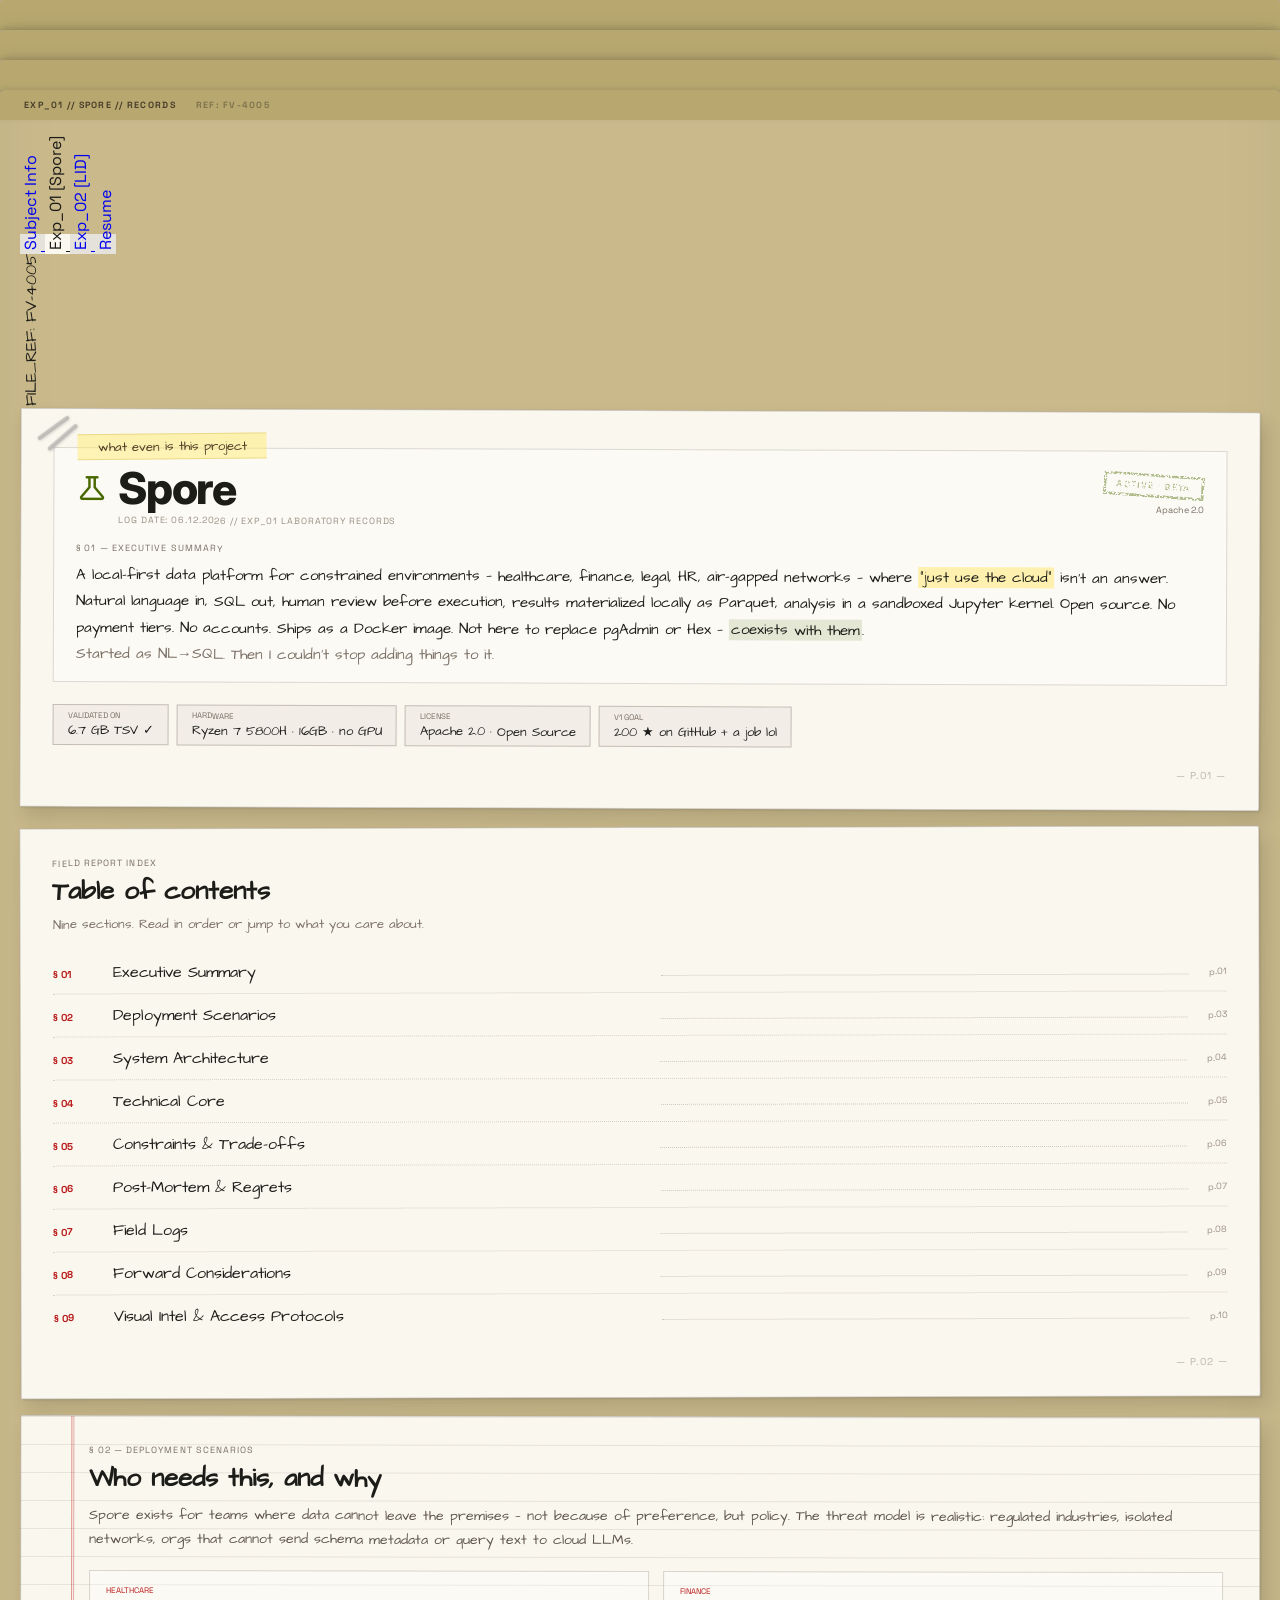
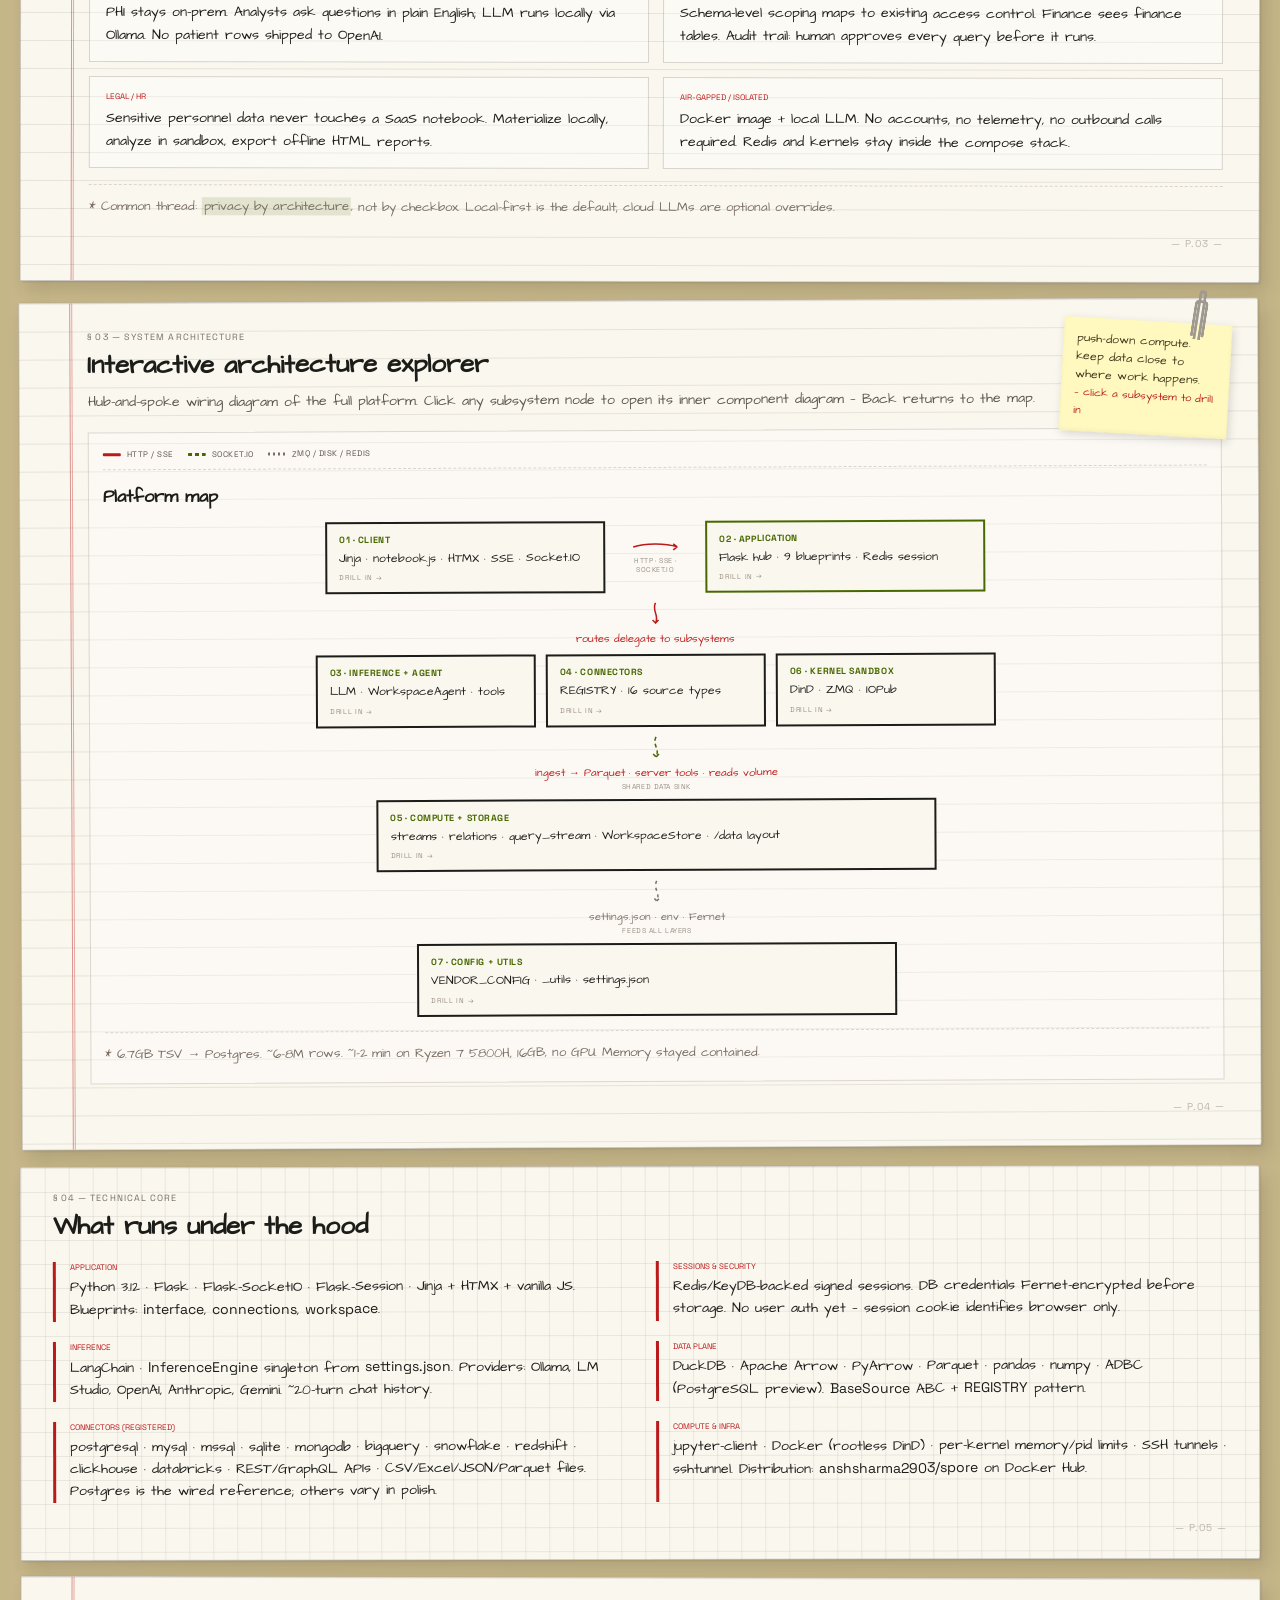
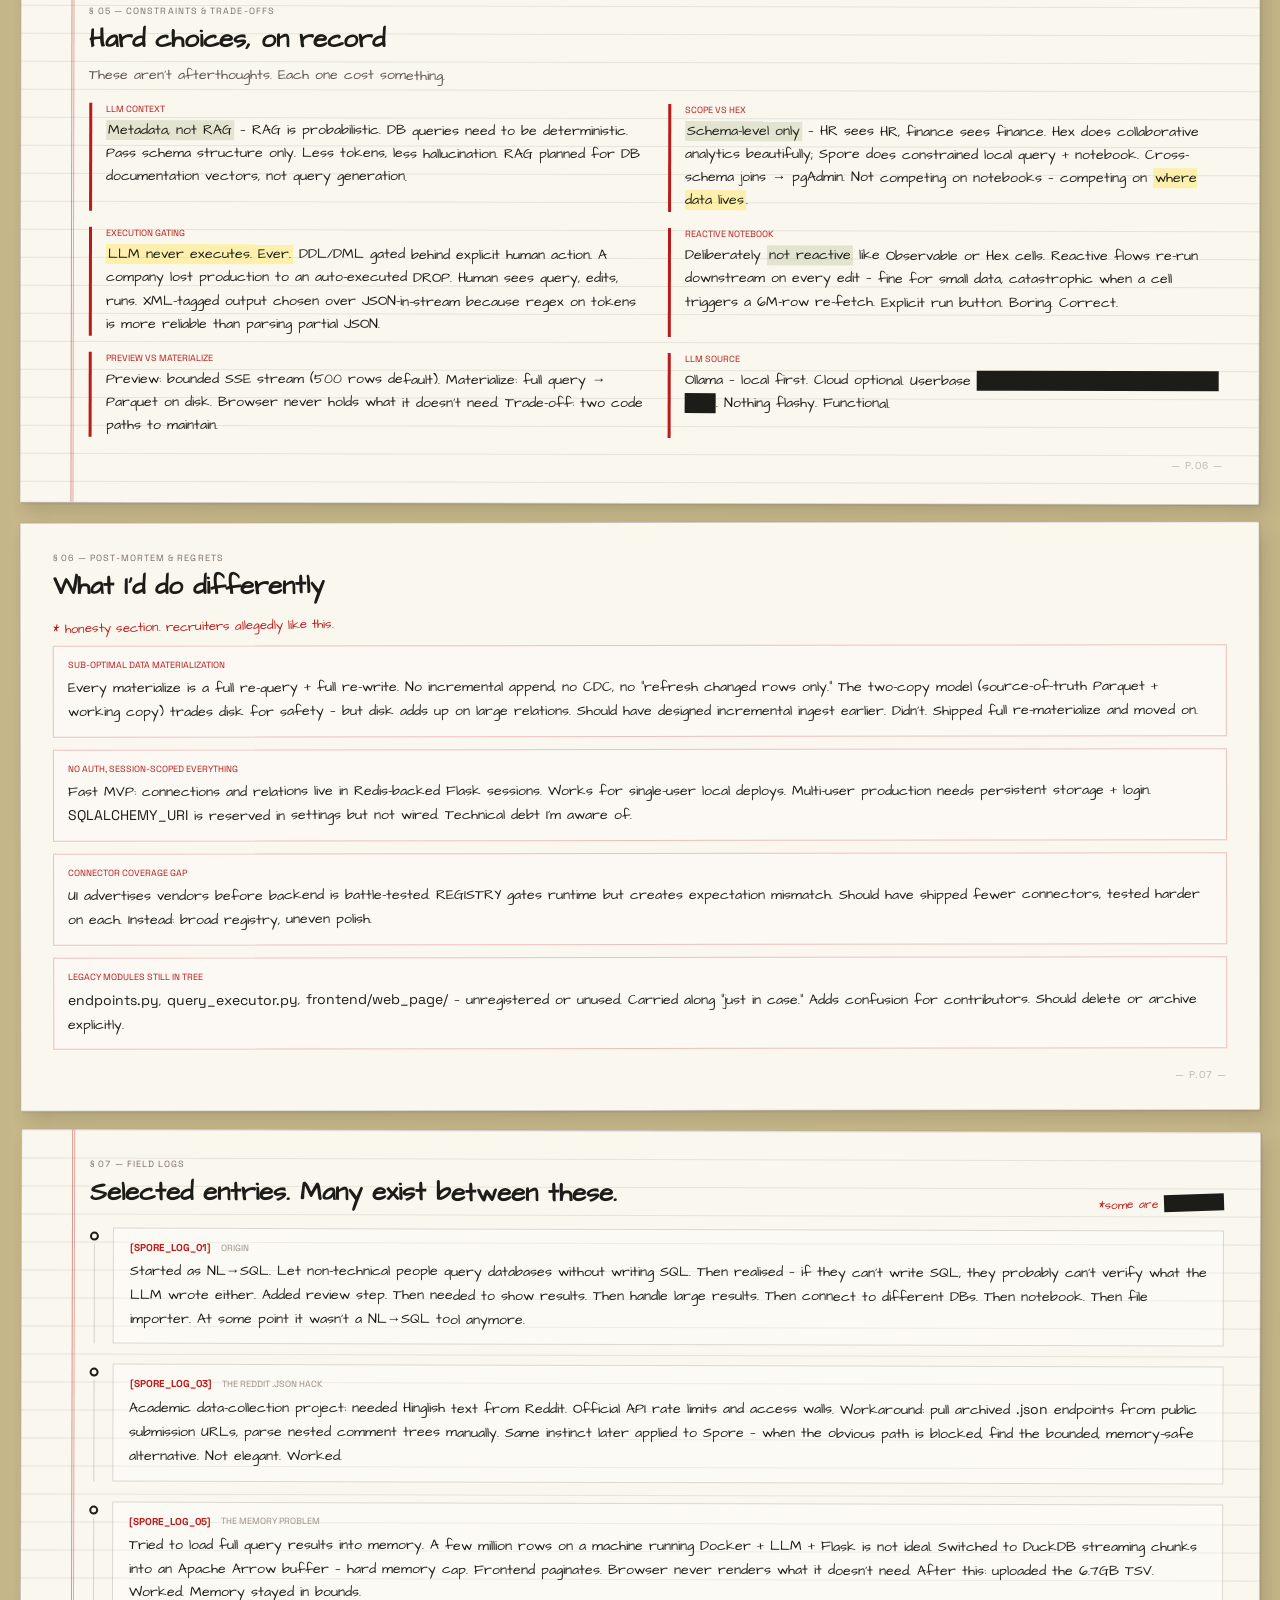
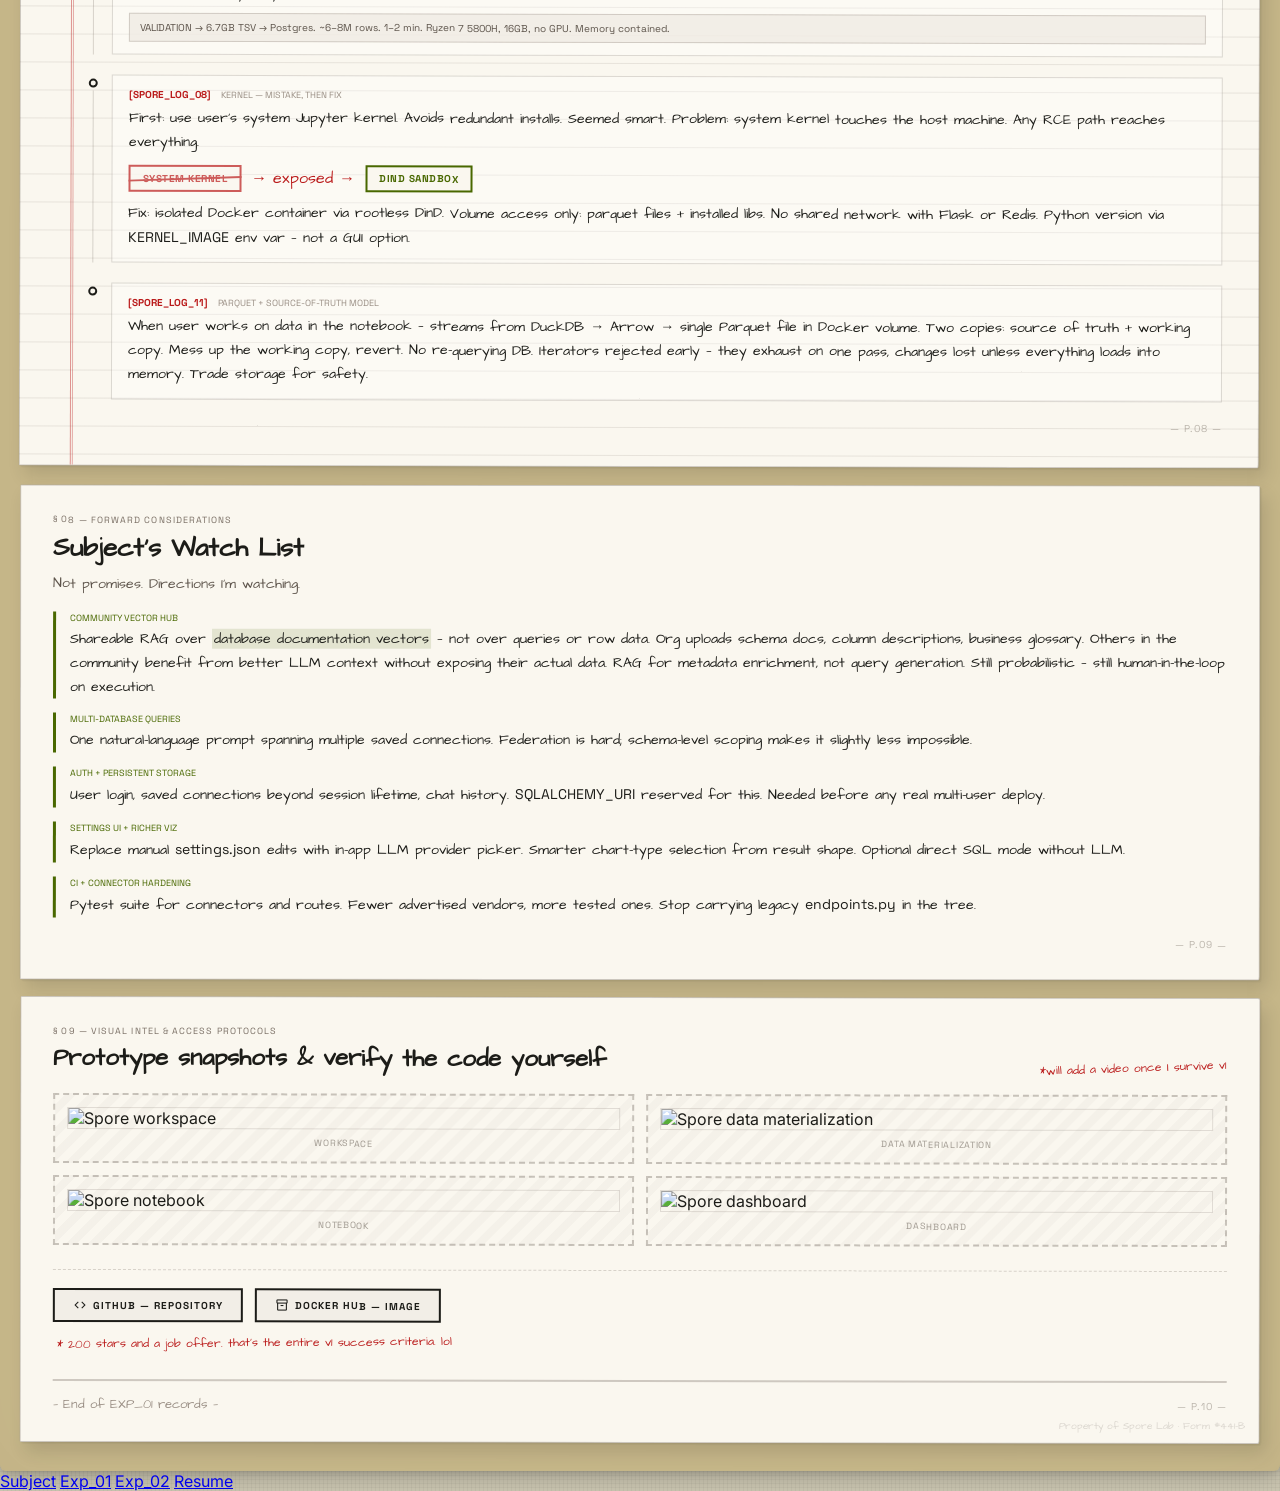
==== commit 00686f16: "Refactor navigation and styles in Exp_01_Spore.html Updated navigation links and styles for mobile a" ====
--- a/src/Exp_01_Spore.html
+++ b/src/Exp_01_Spore.html
@@ -672,9 +672,10 @@
             .arch-view-title { font-size: 16px; }
         }
     </style>
+    <link href="mobile.css" rel="stylesheet" />
 </head>
 
-<body class="min-h-screen p-8 md:p-14 flex justify-center items-start">
+<body class="min-h-screen p-3 md:p-14 flex justify-center items-start">
     <div class="folder-back relative w-full max-w-[1100px]">
         <div class="absolute inset-0 folder-back shadow-md rotate-[-0.2deg] translate-y-2 rounded-sm border border-black/5 -z-10">
             <div class="folder-tab"></div>
@@ -692,7 +693,7 @@
         </div>
 
         <div class="folder-inner">
-            <nav class="absolute right-0 top-24 md:top-32 flex flex-col items-end space-y-3 z-40">
+            <nav class="portfolio-nav-desktop absolute right-0 top-24 md:top-32 flex flex-col items-end space-y-3 z-40">
                 <a class="flex flex-col items-center py-4 px-2 md:py-6 md:px-3 border-2 border-r-0 rounded-l-lg shadow-[-2px_2px_0_0_#1c1c18] relative z-0 text-[#4d453f] hover:text-[#1c1c18] translate-x-1 transition-transform"
                     style="background:#e5e2db; border-color:#1c1c18;" href="index.html" title="Subject Info">
                     <span class="mono text-xs md:text-sm font-bold uppercase tracking-widest"
@@ -705,7 +706,13 @@
                         style="writing-mode: vertical-rl; transform: rotate(180deg);">Exp_01 [Spore]</span>
                 </a>
                 <a class="flex flex-col items-center py-4 px-2 md:py-6 md:px-3 border-2 border-r-0 rounded-l-lg shadow-[-2px_2px_0_0_#1c1c18] relative z-0 text-[#4d453f] hover:text-[#1c1c18] translate-x-1 transition-transform"
-                    style="background:#e5e2db; border-color:#1c1c18;" href="pdf/Ansh Sharma Resume 6.pdf" title="Resume"
+                    style="background:#e5e2db; border-color:#1c1c18;" href="Exp_02_LID_Fine-tuning.html"
+                    title="Experiments">
+                    <span class="mono text-xs md:text-sm font-bold uppercase tracking-widest"
+                        style="writing-mode: vertical-rl; transform: rotate(180deg);">Exp_02 [LID]</span>
+                </a>
+                <a class="flex flex-col items-center py-4 px-2 md:py-6 md:px-3 border-2 border-r-0 rounded-l-lg shadow-[-2px_2px_0_0_#1c1c18] relative z-0 text-[#4d453f] hover:text-[#1c1c18] translate-x-1 transition-transform"
+                    style="background:#e5e2db; border-color:#1c1c18;" href="pdf/Ansh Sharma Resume 7.pdf" title="Resume"
                     target="_blank">
                     <span class="mono text-xs md:text-sm font-bold uppercase tracking-widest"
                         style="writing-mode: vertical-rl; transform: rotate(180deg);">Resume</span>
@@ -836,7 +843,7 @@
 
                 <!-- p.04 — § 03 System Architecture -->
                 <div id="sec-03" style="position: relative;">
-                    <div style="position: absolute; top: -10px; right: 56px; transform: rotate(9deg); z-index: 10;">
+                    <div class="page-deco" style="position: absolute; top: -10px; right: 56px; transform: rotate(9deg); z-index: 10;">
                         <div class="clip"></div>
                     </div>
                     <div class="page ruled-page" style="transform: rotate(-0.25deg);">
@@ -1472,6 +1479,12 @@
             }
         });
     </script>
+    <nav class="portfolio-nav-mobile" aria-label="Site navigation">
+        <a href="index.html"><span class="nav-tab-id">Subject</span></a>
+        <a class="is-active" href="Exp_01_Spore.html"><span class="nav-tab-id">Exp_01</span></a>
+        <a href="Exp_02_LID_Fine-tuning.html"><span class="nav-tab-id">Exp_02</span></a>
+        <a href="pdf/Ansh Sharma Resume 7.pdf" target="_blank" rel="noopener"><span class="nav-tab-id">Resume</span></a>
+    </nav>
 </body>
 
 </html>
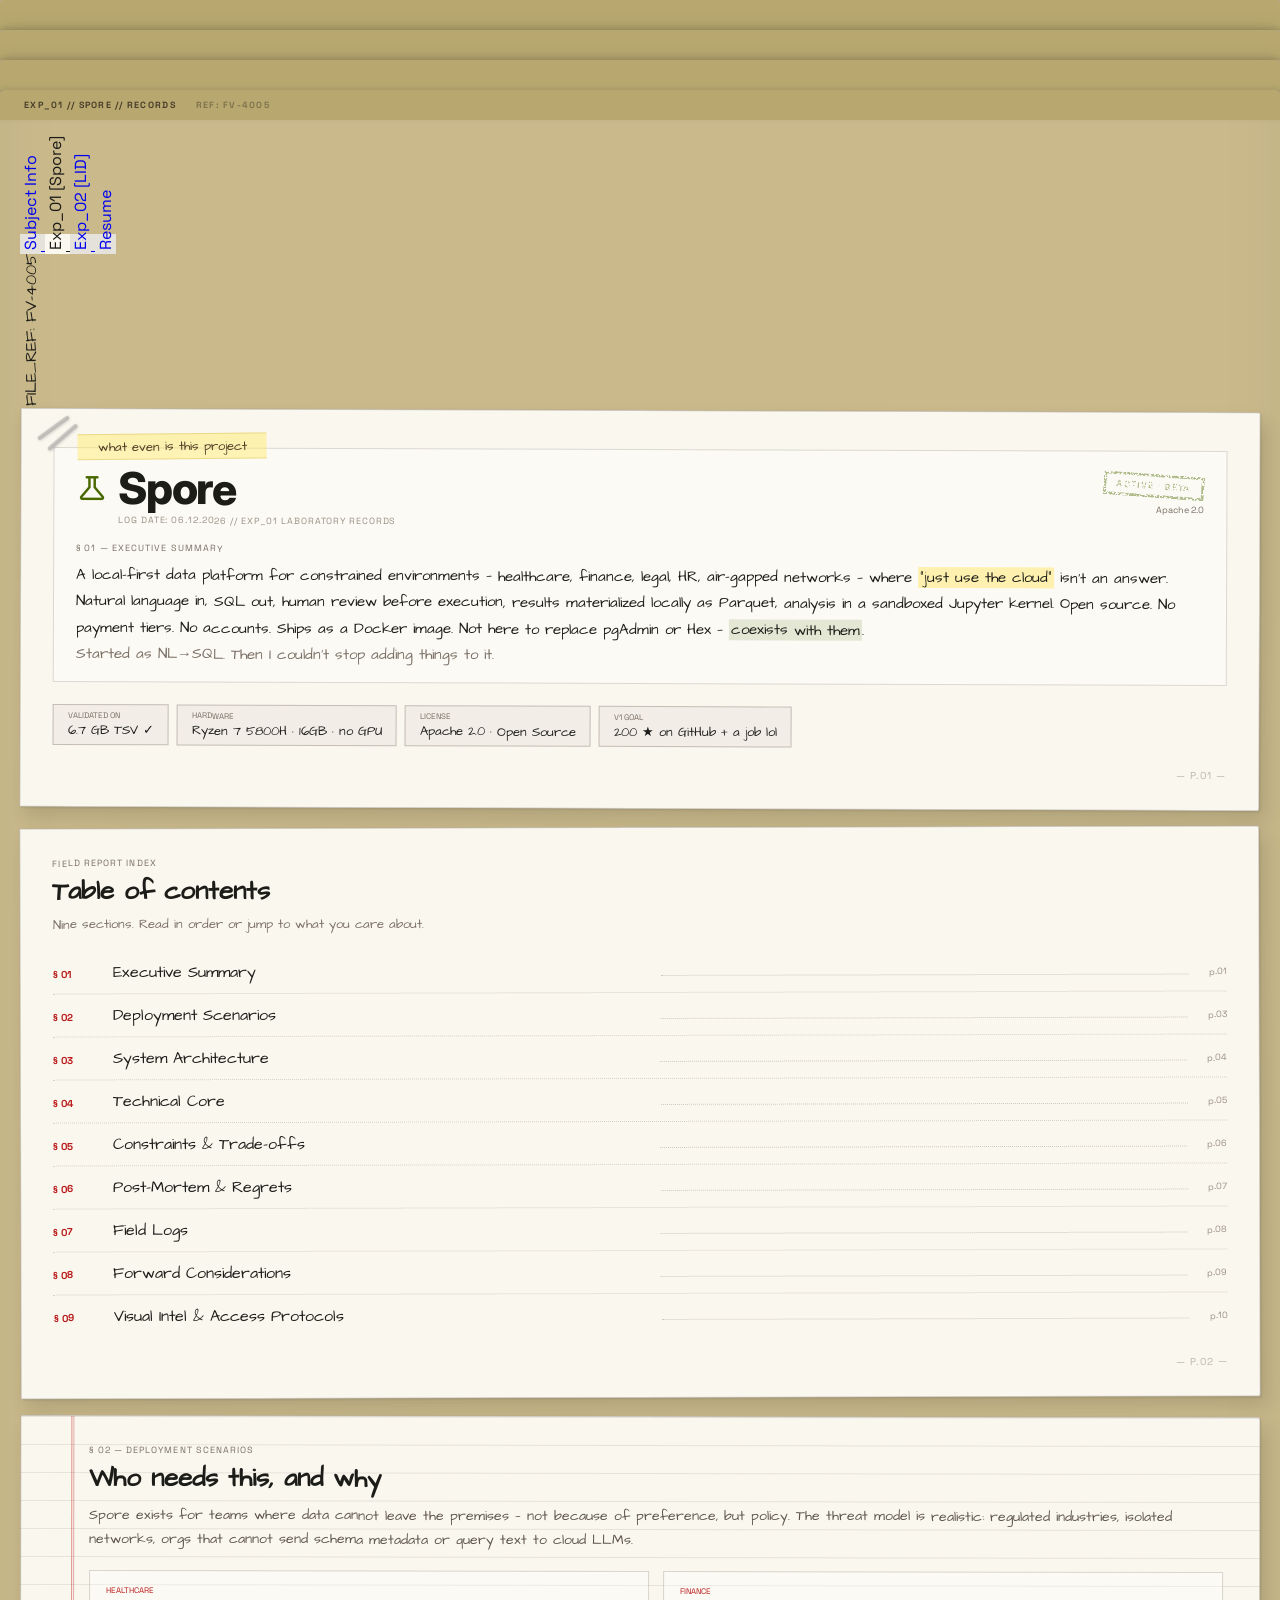
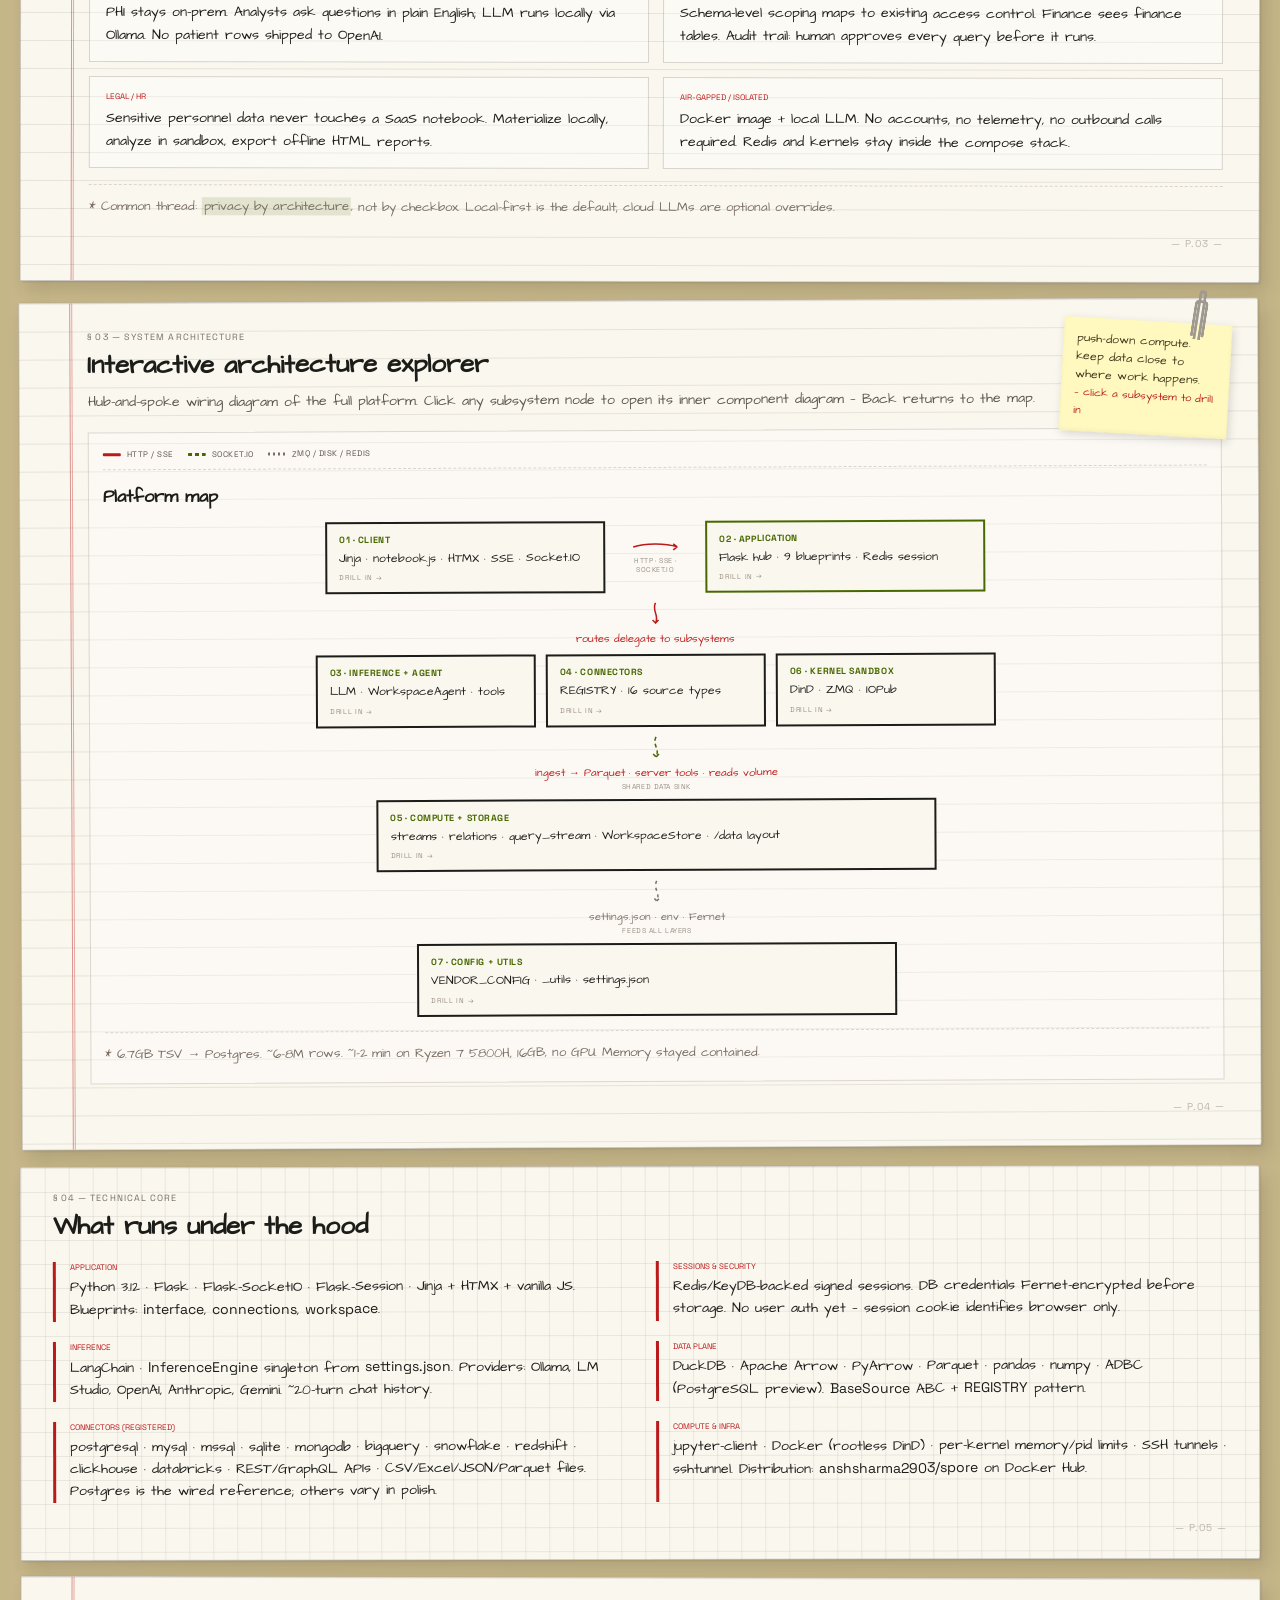
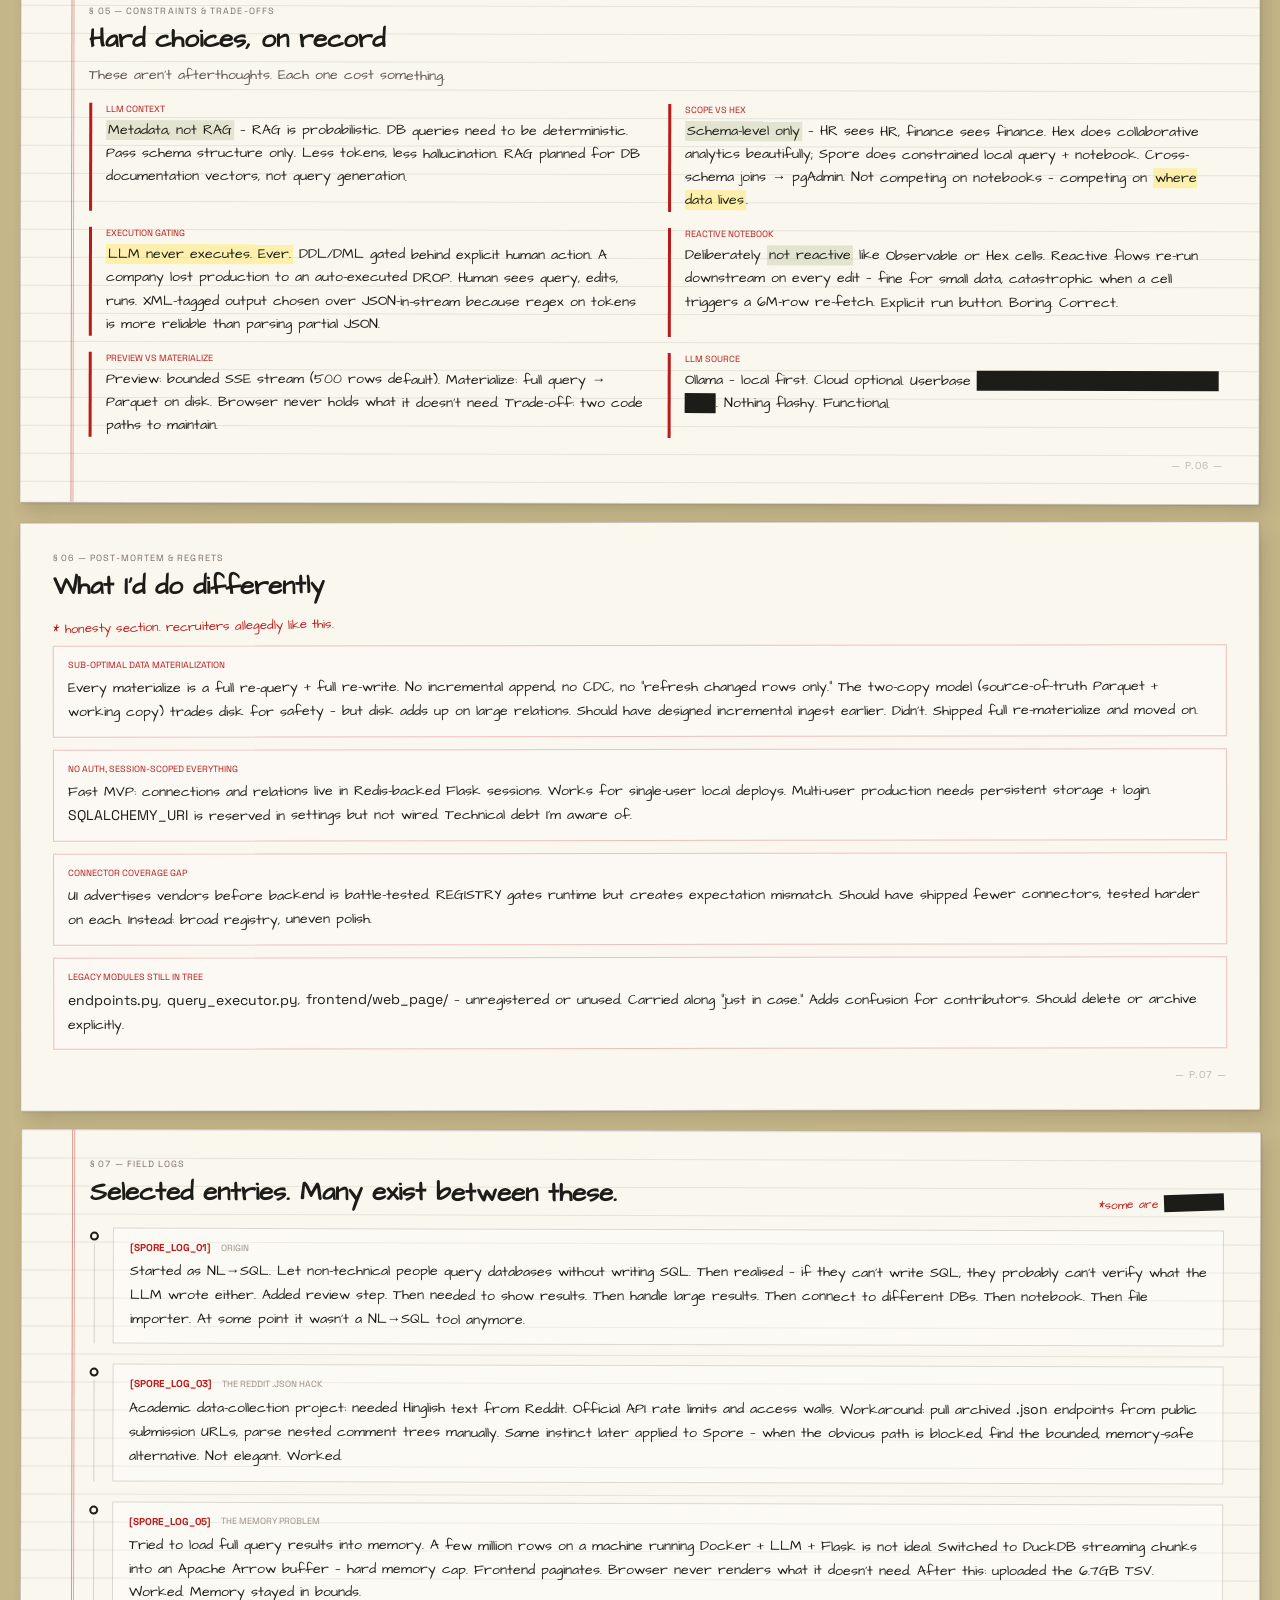
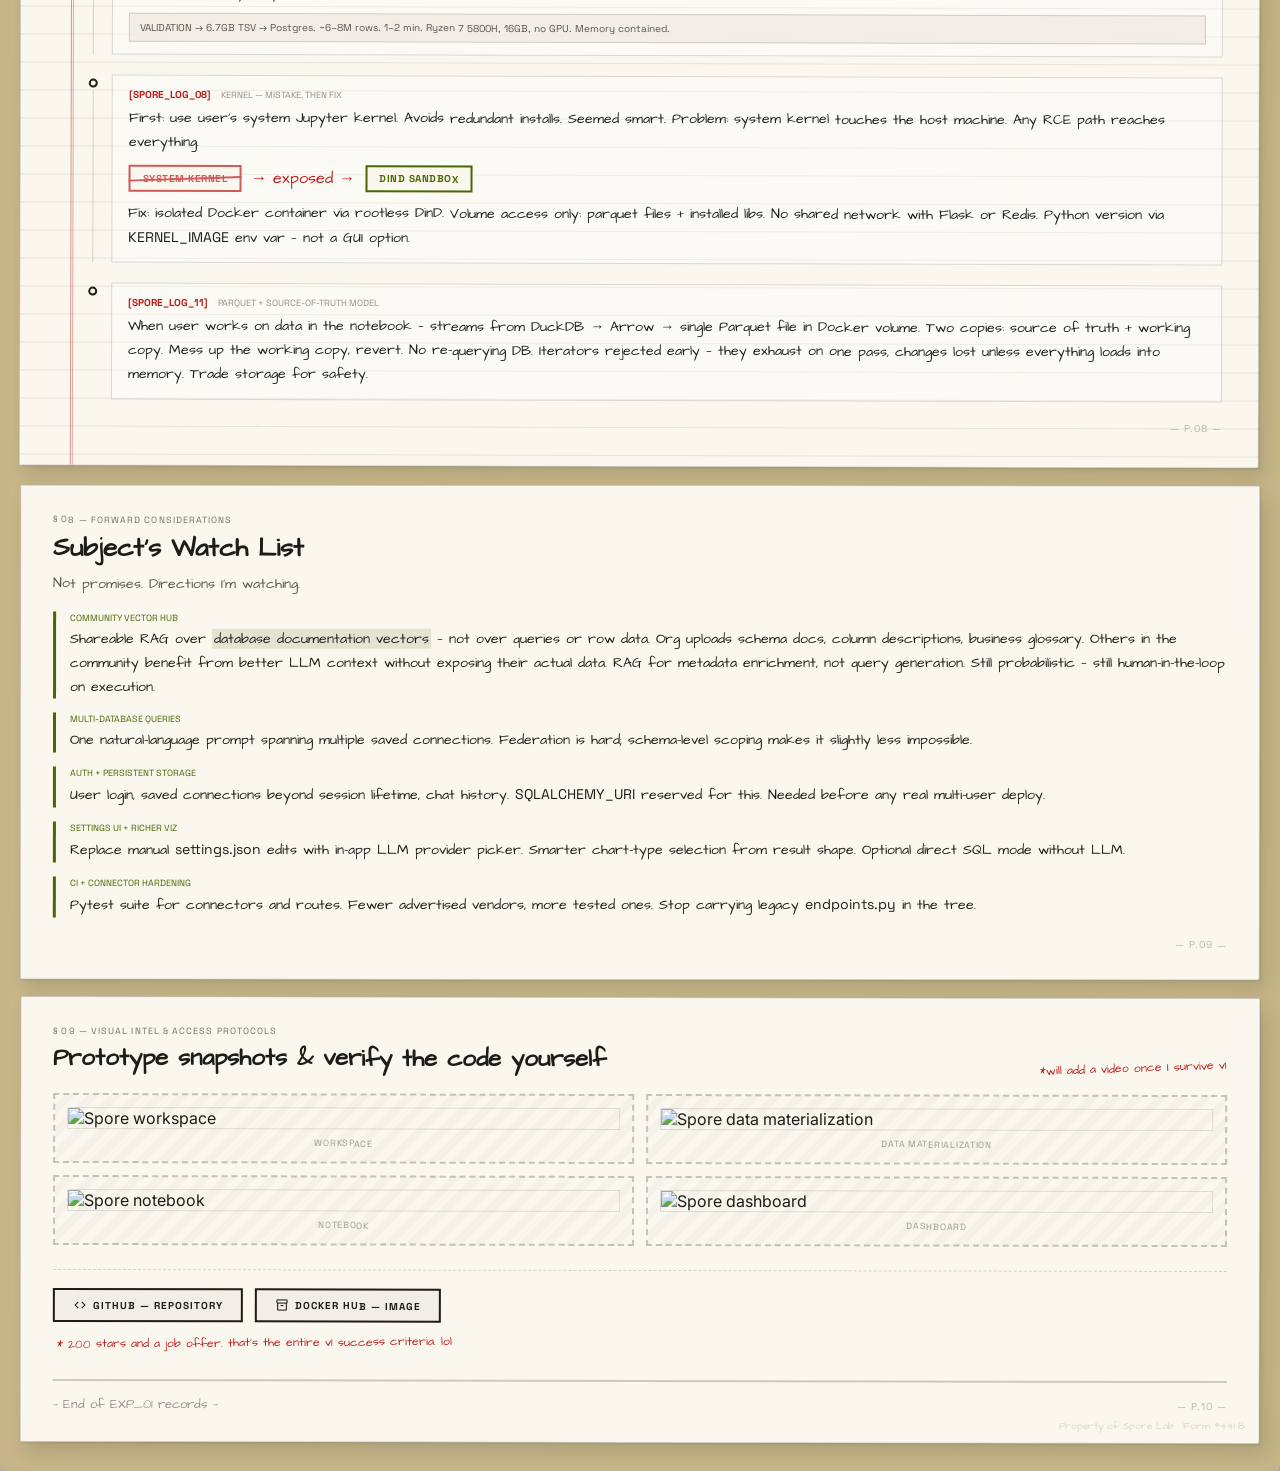
==== commit ec3a8980: "Update resume link to new version" ====
--- a/src/Exp_01_Spore.html
+++ b/src/Exp_01_Spore.html
@@ -712,7 +712,7 @@
                         style="writing-mode: vertical-rl; transform: rotate(180deg);">Exp_02 [LID]</span>
                 </a>
                 <a class="flex flex-col items-center py-4 px-2 md:py-6 md:px-3 border-2 border-r-0 rounded-l-lg shadow-[-2px_2px_0_0_#1c1c18] relative z-0 text-[#4d453f] hover:text-[#1c1c18] translate-x-1 transition-transform"
-                    style="background:#e5e2db; border-color:#1c1c18;" href="pdf/Ansh Sharma Resume 7.pdf" title="Resume"
+                    style="background:#e5e2db; border-color:#1c1c18;" href="pdf/Ansh Sharma Resume 8.pdf" title="Resume"
                     target="_blank">
                     <span class="mono text-xs md:text-sm font-bold uppercase tracking-widest"
                         style="writing-mode: vertical-rl; transform: rotate(180deg);">Resume</span>
--- a/src/mobile.css
+++ b/src/mobile.css
@@ -0,0 +1,284 @@
+/* Portfolio — mobile layout (≤767px) */
+
+@media (max-width: 767px) {
+    html {
+        -webkit-text-size-adjust: 100%;
+    }
+
+    body {
+        padding: 0.625rem !important;
+        padding-bottom: calc(3.75rem + env(safe-area-inset-bottom, 0px)) !important;
+    }
+
+    /* Typography */
+    .font-h1,
+    .text-h1 {
+        font-size: clamp(1.625rem, 7vw, 2.125rem) !important;
+        line-height: 1.15 !important;
+    }
+
+    .font-h3,
+    .text-h3 {
+        font-size: clamp(1.05rem, 4.2vw, 1.3rem) !important;
+    }
+
+    .font-annotation,
+    .text-annotation {
+        font-size: 0.95rem !important;
+        line-height: 1.45 !important;
+    }
+
+    /* Index dossier */
+    .portfolio-main {
+        padding-left: 0.875rem !important;
+        padding-right: 0.875rem !important;
+        padding-top: 1.5rem !important;
+        padding-bottom: 1.5rem !important;
+    }
+
+    .dossier-header {
+        padding: 1rem !important;
+        padding-top: 3.25rem !important;
+        margin-bottom: 2.5rem !important;
+    }
+
+    .dossier-title-row {
+        flex-direction: row !important;
+        align-items: flex-start !important;
+        justify-content: space-between !important;
+        gap: 0.75rem !important;
+    }
+
+    .dossier-meta {
+        text-align: right !important;
+        align-items: flex-end !important;
+        margin-left: auto;
+    }
+
+    .approved-stamp {
+        display: block !important;
+        top: 0.5rem !important;
+        right: 0.5rem !important;
+        padding: 0.35rem 0.55rem !important;
+        transform: rotate(12deg) !important;
+        border-width: 2px !important;
+    }
+
+    .approved-stamp .font-h3,
+    .approved-stamp .text-h3 {
+        font-size: 0.7rem !important;
+        margin-bottom: 0.15rem !important;
+        padding-bottom: 0.15rem !important;
+    }
+
+    .approved-stamp .font-code {
+        font-size: 7px !important;
+    }
+
+    .status-spacer {
+        display: none !important;
+    }
+
+    .whereabouts-note {
+        position: static !important;
+        transform: rotate(-1deg) !important;
+        margin: 0.75rem 0 0 !important;
+        width: 100% !important;
+        justify-content: stretch !important;
+    }
+
+    .whereabouts-note > div:last-child {
+        min-width: 0 !important;
+        width: 100% !important;
+        padding: 1rem !important;
+    }
+
+    .whereabouts-note .whereabouts-link-item {
+        position: static !important;
+        right: auto !important;
+        bottom: auto !important;
+        margin-top: 0.5rem !important;
+    }
+
+    .whereabouts-note .whereabouts-link-item a {
+        left: 0 !important;
+        bottom: auto !important;
+    }
+
+    .project-aside-note {
+        position: static !important;
+        transform: none !important;
+        margin-top: 0.75rem !important;
+        max-width: none !important;
+        text-align: left !important;
+    }
+
+    .footer-stamp {
+        position: static !important;
+        text-align: center !important;
+        margin-top: 1rem !important;
+        padding: 0 !important;
+    }
+
+    /* Exp field-report pages */
+    .folder-inner {
+        padding: 8px 6px 14px !important;
+    }
+
+    .folder-tab {
+        height: 24px;
+        padding: 0 8px;
+        gap: 6px;
+        overflow: hidden;
+    }
+
+    .folder-tab-label {
+        font-size: 7px;
+        letter-spacing: 0.06em;
+        white-space: nowrap;
+    }
+
+    .ruled-page {
+        padding: 16px 12px 20px 22px !important;
+    }
+
+    .ruled-page::before {
+        left: 14px !important;
+    }
+
+    .ruled-page::after {
+        left: 16px !important;
+    }
+
+    .grid-page,
+    .plain-page {
+        padding: 14px 12px !important;
+    }
+
+    .plain-page h1,
+    .ruled-page h2.hw {
+        font-size: 1.45rem !important;
+    }
+
+    .page .sticky {
+        position: static !important;
+        width: auto !important;
+        max-width: none !important;
+        transform: none !important;
+        margin: 0 0 10px !important;
+        font-size: 11px !important;
+    }
+
+    .page-deco {
+        display: none !important;
+    }
+
+    .tape {
+        font-size: 11px !important;
+        max-width: calc(100% - 1rem);
+        padding: 2px 10px !important;
+    }
+
+    .badge-row {
+        display: flex !important;
+        flex-wrap: wrap !important;
+    }
+
+    .badge-row > div {
+        flex: 1 1 calc(50% - 6px) !important;
+        min-width: 0 !important;
+    }
+
+    .metric-table {
+        font-size: 9px;
+        display: block;
+        overflow-x: auto;
+        -webkit-overflow-scrolling: touch;
+    }
+
+    .metric-table th,
+    .metric-table td {
+        padding: 4px 6px;
+    }
+
+    .example-block {
+        font-size: 10px;
+    }
+
+    .dossier-header li.flex {
+        flex-wrap: wrap;
+        gap: 0.2rem;
+    }
+
+    .dossier-header li.flex span:last-child {
+        text-align: right;
+    }
+}
+
+/* Bottom navigation — dossier file-tab strip */
+.portfolio-nav-mobile {
+    position: fixed;
+    bottom: 0;
+    left: 0;
+    right: 0;
+    z-index: 200;
+    display: none;
+    background-color: #fcf9f2;
+    background-image:
+        linear-gradient(#e5e2db 1px, transparent 1px),
+        linear-gradient(90deg, #e5e2db 1px, transparent 1px);
+    background-size: 22px 22px;
+    border-top: 2px dashed #1c1c18;
+    box-shadow: 0 -1px 2px rgba(0, 0, 0, 0.03);
+    padding-bottom: env(safe-area-inset-bottom, 0);
+}
+
+.portfolio-nav-mobile a {
+    flex: 1;
+    display: flex;
+    flex-direction: column;
+    align-items: center;
+    justify-content: center;
+    min-height: 3.1rem;
+    padding: 0.45rem 0.25rem;
+    font-family: 'Space Grotesk', monospace;
+    font-size: 9px;
+    font-weight: 700;
+    letter-spacing: 0.08em;
+    text-transform: uppercase;
+    text-decoration: none;
+    color: #4d453f;
+    border-right: 1px dashed rgba(28, 28, 24, 0.35);
+    text-align: center;
+    line-height: 1.2;
+    background: #e5e2db;
+}
+
+.portfolio-nav-mobile a:last-child {
+    border-right: none;
+}
+
+.portfolio-nav-mobile a .nav-tab-id {
+    display: block;
+}
+
+.portfolio-nav-mobile a.is-active {
+    color: #1c1c18;
+    background: #fcf9f2;
+    box-shadow: inset 0 2px 0 #1c1c18;
+    border-bottom: none;
+}
+
+.portfolio-nav-mobile a:active:not(.is-active) {
+    background: #dcd9d2;
+}
+
+@media (max-width: 767px) {
+    .portfolio-nav-mobile {
+        display: flex;
+    }
+
+    .portfolio-nav-desktop {
+        display: none !important;
+    }
+}
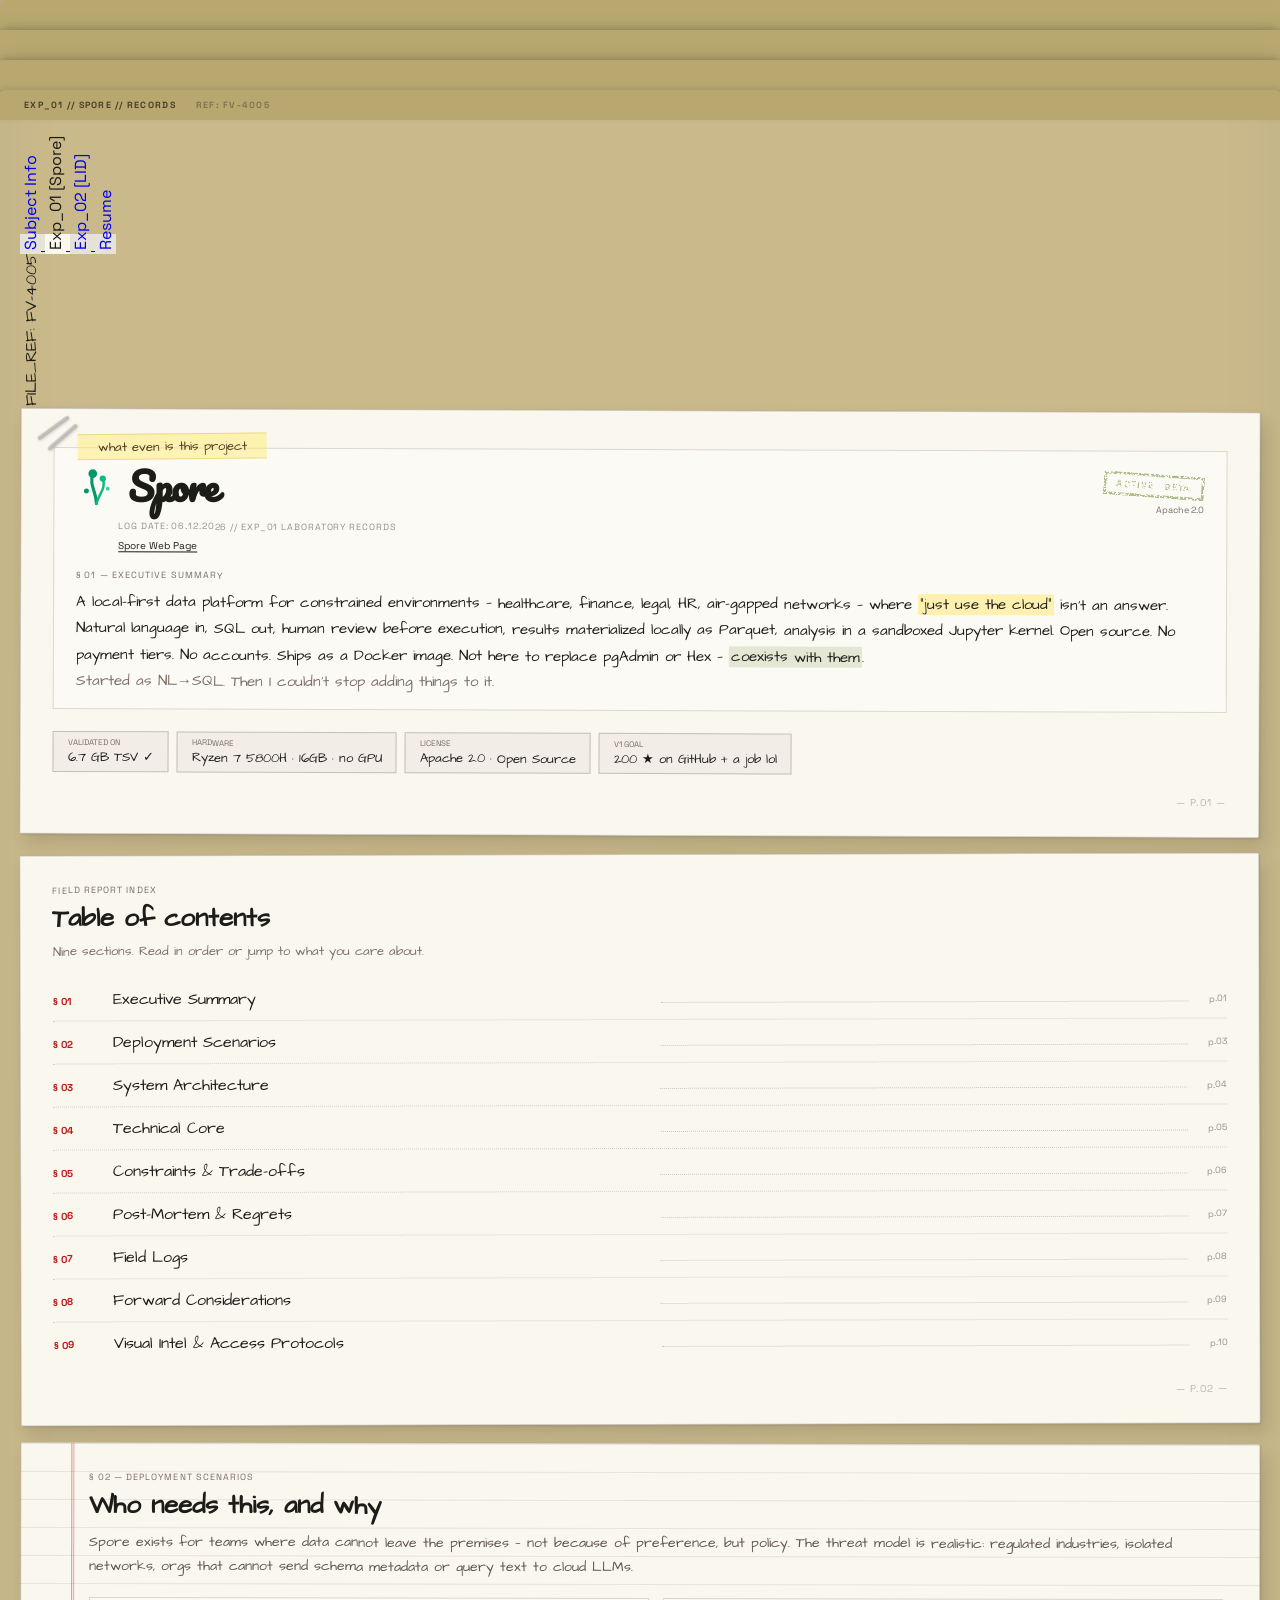
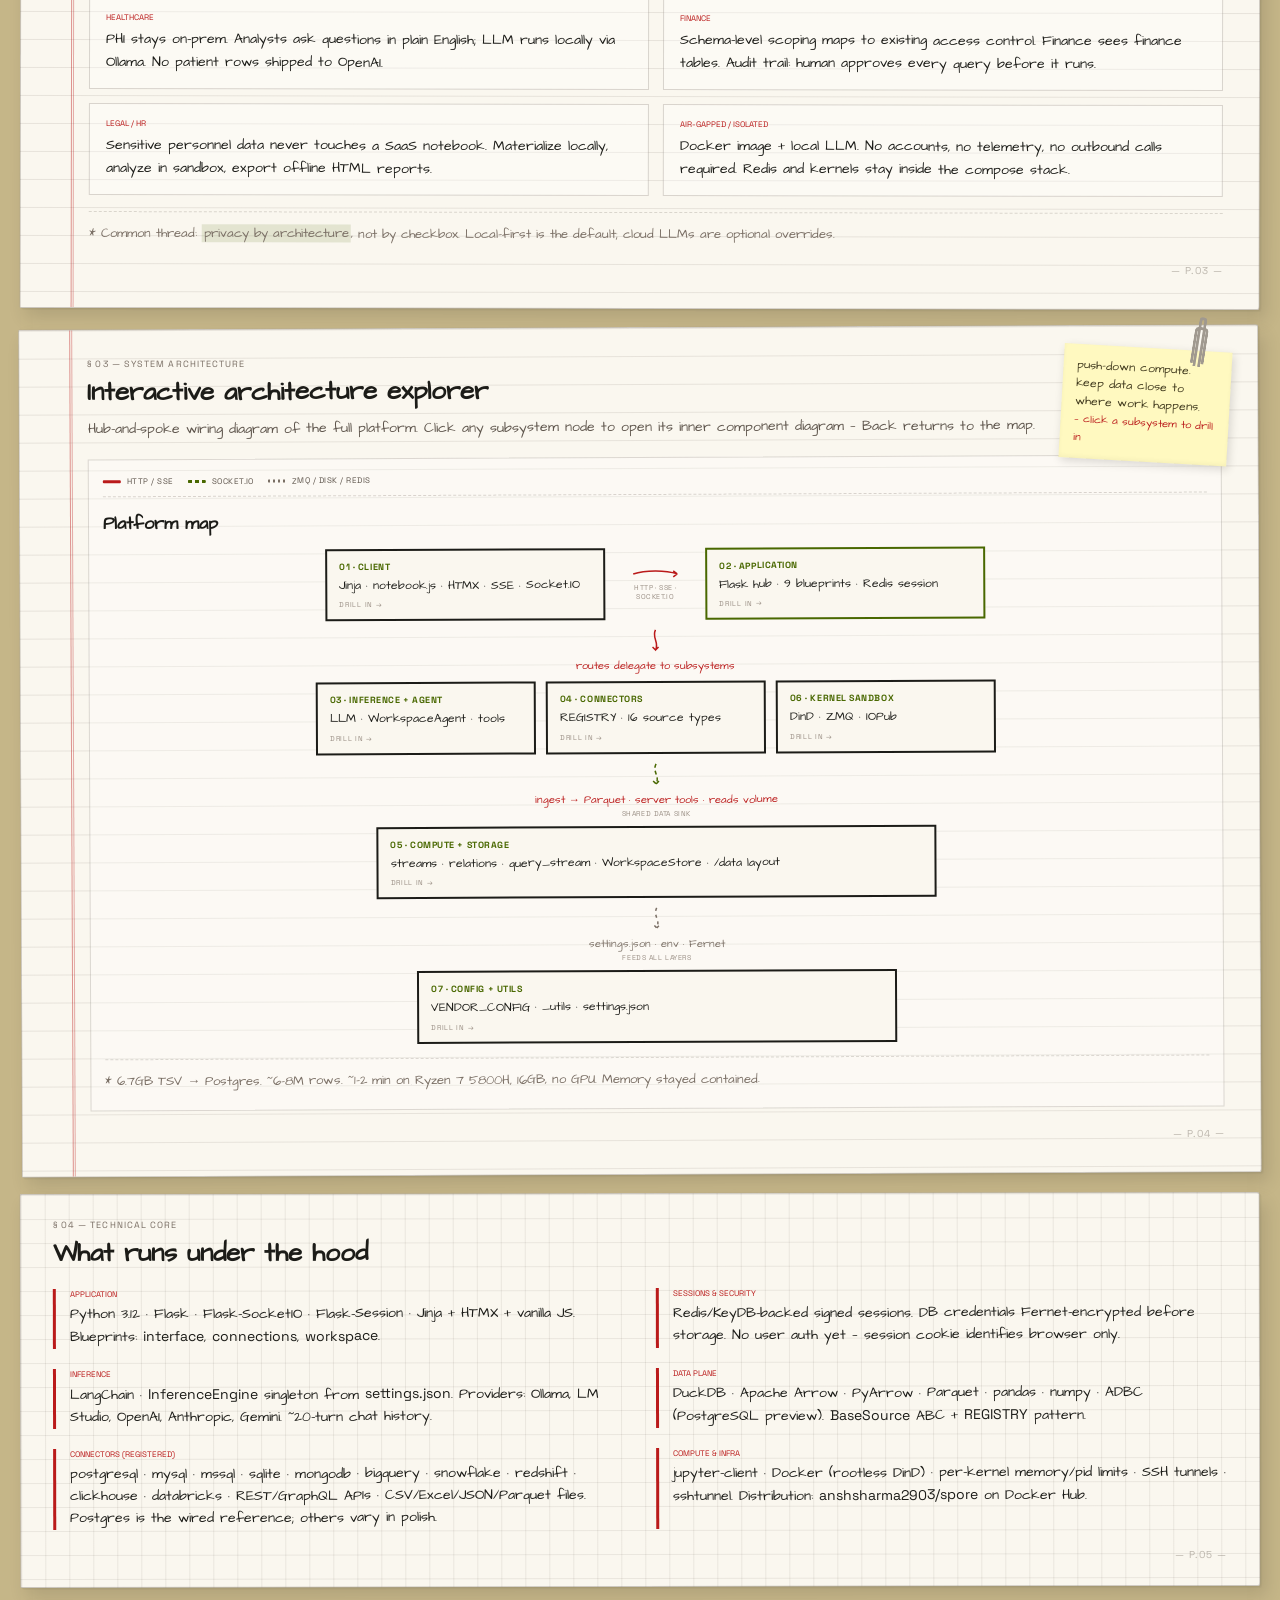
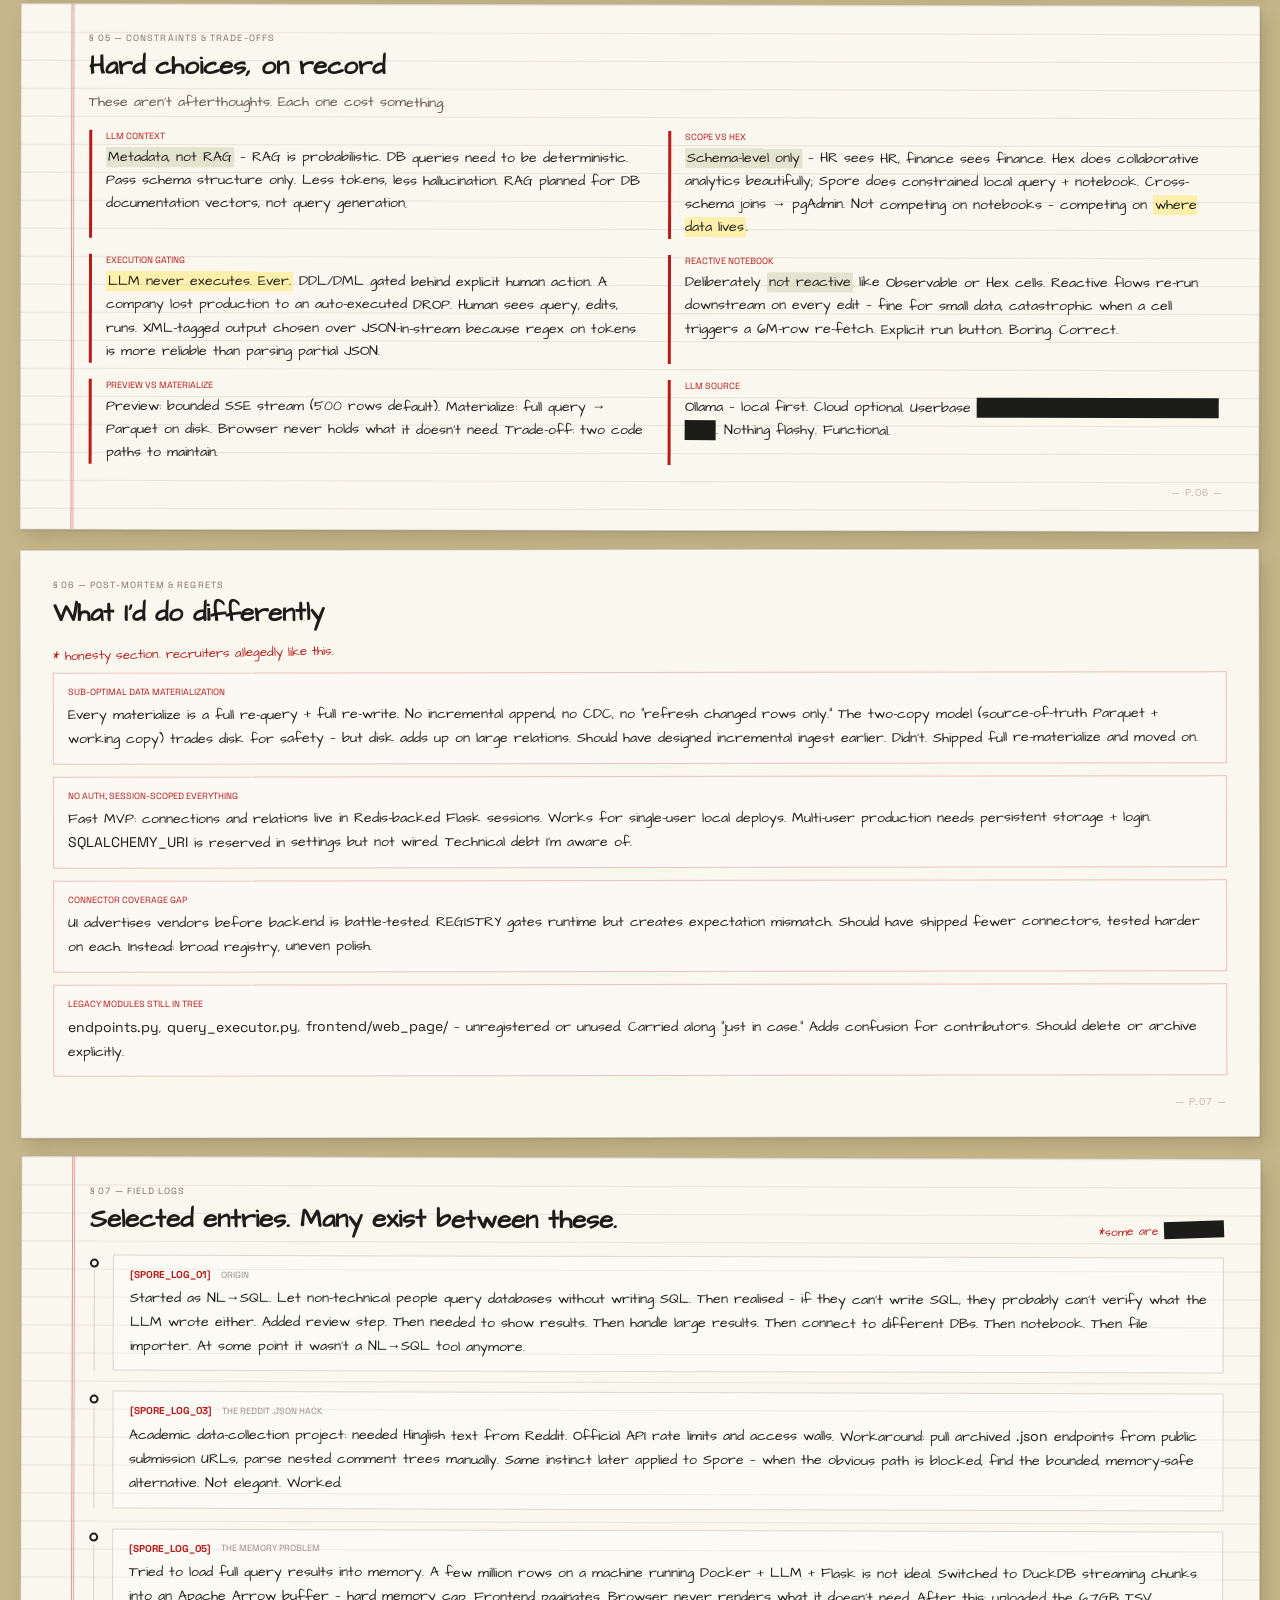
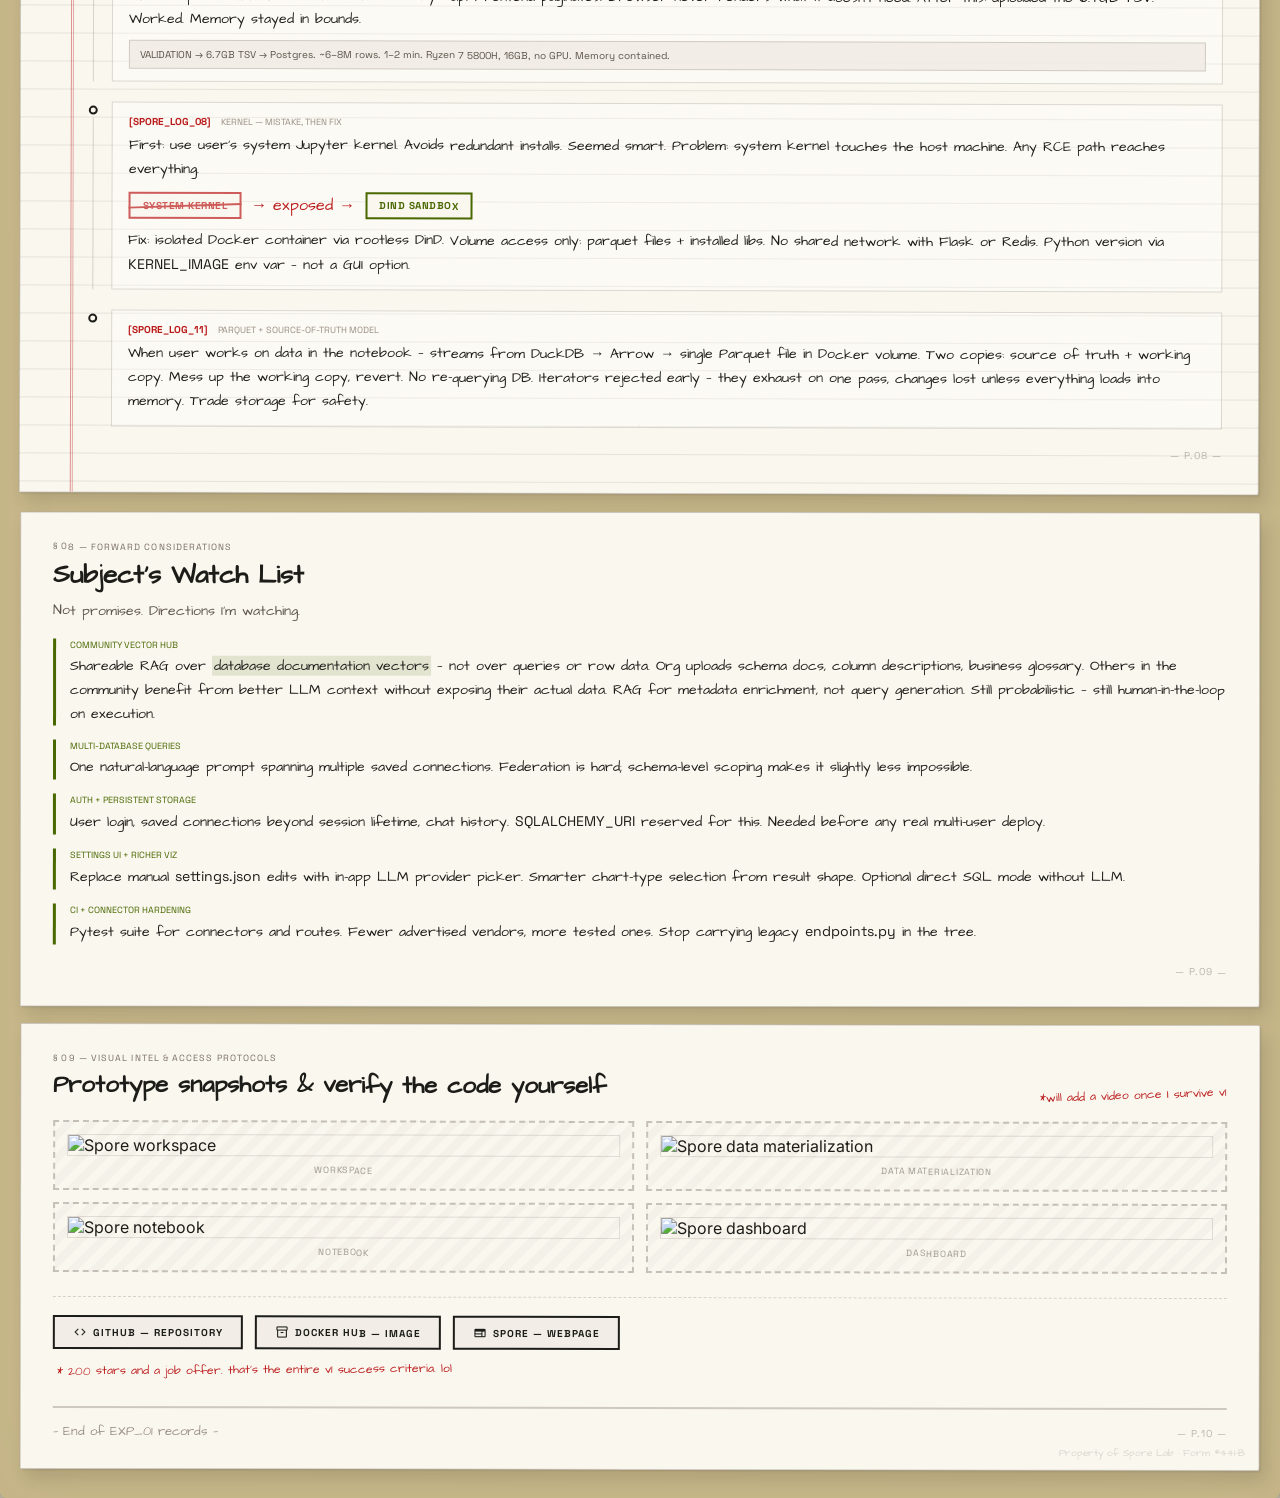
==== commit c22b8d50: "Update font links and resume PDF reference" ====
--- a/src/Exp_01_Spore.html
+++ b/src/Exp_01_Spore.html
@@ -7,7 +7,7 @@
     <title>EXP_01 — Spore // Laboratory Records</title>
     <script src="https://cdn.tailwindcss.com?plugins=forms,container-queries"></script>
     <link
-        href="https://fonts.googleapis.com/css2?family=Architects+Daughter&family=Inter:wght@400;500;600;700;800&family=Space+Grotesk:wght@400;500;600;700&display=swap"
+        href="https://fonts.googleapis.com/css2?family=Architects+Daughter&family=Inter:wght@400;500;600;700;800&family=Pacifico&family=Space+Grotesk:wght@400;500;600;700&display=swap"
         rel="stylesheet" />
     <link href="https://fonts.googleapis.com/css2?family=Material+Symbols+Outlined:wght,FILL@100..700,0..1&display=swap"
         rel="stylesheet" />
@@ -737,12 +737,24 @@
                             <div style="border: 1px solid rgba(74,63,53,0.18); padding: 18px 22px 14px; background: rgba(255,255,255,0.35); margin-top: 10px;">
                                 <div style="display: flex; align-items: flex-start; justify-content: space-between; gap: 16px; flex-wrap: wrap; margin-bottom: 16px;">
                                     <div>
-                                        <div style="display: flex; align-items: center; gap: 10px; margin-bottom: 4px;">
-                                            <span class="material-symbols-outlined" style="color: var(--green); font-size: 2rem;">science</span>
-                                            <h1 style="font-size: 44px; font-weight: 800; letter-spacing: -0.03em; line-height: 1; color: var(--ink);">Spore</h1>
+                                        <div style="display: flex; align-items: center; gap: 12px; margin-bottom: 14px;">
+                                            <div style="width: 40px; height: 40px; flex-shrink: 0; display: flex; align-items: center; justify-content: center;">
+                                                <svg style="width: 100%; height: 100%;" fill="none" viewBox="0 0 32 32" xmlns="http://www.w3.org/2000/svg" aria-hidden="true">
+                                                    <path d="M16 30 C 16 20, 10 16, 13 6" fill="none" stroke="#059669" stroke-linecap="round" stroke-width="2.5"></path>
+                                                    <path d="M16 30 C 18 22, 24 18, 21 10" fill="none" stroke="#10b981" stroke-linecap="round" stroke-width="2"></path>
+                                                    <circle cx="13" cy="6" fill="#059669" r="3.5"></circle>
+                                                    <circle cx="21" cy="10" fill="#10b981" r="2.5"></circle>
+                                                    <circle cx="25" cy="18" fill="#34d399" r="1.5"></circle>
+                                                    <circle cx="8" cy="20" fill="#059669" r="2"></circle>
+                                                </svg>
+                                            </div>
+                                            <h1 style="font-family: 'Pacifico', cursive; font-size: 38px; font-weight: 800; letter-spacing: -0.02em; line-height: 1; color: var(--ink);">Spore</h1>
                                         </div>
                                         <p id="log-date" class="mono" style="font-size: 9px; color: #9a8f85; text-transform: uppercase; letter-spacing: 0.1em; margin-left: 42px;">
                                             Log Date: --.--.---- // EXP_01</p>
+                                        <p class="mono" style="font-size: 10px; margin-left: 42px; margin-top: 6px; line-height: 1.5;">
+                                            <a href="https://ansh2903.github.io/Spore-web-page/" target="_blank" rel="noopener" style="color: var(--ink); text-decoration: underline; text-underline-offset: 2px; word-break: break-all;">Spore Web Page</a>
+                                        </p>
                                     </div>
                                     <div style="display: flex; flex-direction: column; align-items: flex-end; gap: 6px; padding-top: 4px;">
                                         <span class="stamp" style="color: var(--green); transform: rotate(4deg);">Active · Beta</span>
@@ -1417,6 +1429,10 @@
                                 style="border: 2px solid var(--ink); padding: 8px 18px; font-family: 'Space Grotesk', monospace; font-size: 10px; font-weight: 700; text-transform: uppercase; letter-spacing: 0.1em; text-decoration: none; color: var(--ink); display: flex; align-items: center; gap: 6px; background: rgba(240,236,228,0.7);">
                                 <span class="material-symbols-outlined" style="font-size: 14px;">inventory_2</span>Docker Hub — Image
                             </a>
+                            <a href="https://ansh2903.github.io/Spore-web-page/" target="_blank" rel="noopener noreferrer"
+                                style="border: 2px solid var(--ink); padding: 8px 18px; font-family: 'Space Grotesk', monospace; font-size: 10px; font-weight: 700; text-transform: uppercase; letter-spacing: 0.1em; text-decoration: none; color: var(--ink); display: flex; align-items: center; gap: 6px; background: rgba(240,236,228,0.7);">
+                                <span class="material-symbols-outlined" style="font-size: 14px;">web</span>Spore — Webpage
+                            </a>
                         </div>
                         <p class="hw" style="font-size: 12px; color: var(--red); margin-left: 4px; transform: rotate(-0.5deg); display: inline-block;">
                             * 200 stars and a job offer. that's the entire v1 success criteria. lol</p>
@@ -1483,7 +1499,7 @@
         <a href="index.html"><span class="nav-tab-id">Subject</span></a>
         <a class="is-active" href="Exp_01_Spore.html"><span class="nav-tab-id">Exp_01</span></a>
         <a href="Exp_02_LID_Fine-tuning.html"><span class="nav-tab-id">Exp_02</span></a>
-        <a href="pdf/Ansh Sharma Resume 7.pdf" target="_blank" rel="noopener"><span class="nav-tab-id">Resume</span></a>
+        <a href="pdf/Ansh Sharma Resume 8.pdf" target="_blank" rel="noopener"><span class="nav-tab-id">Resume</span></a>
     </nav>
 </body>
 
